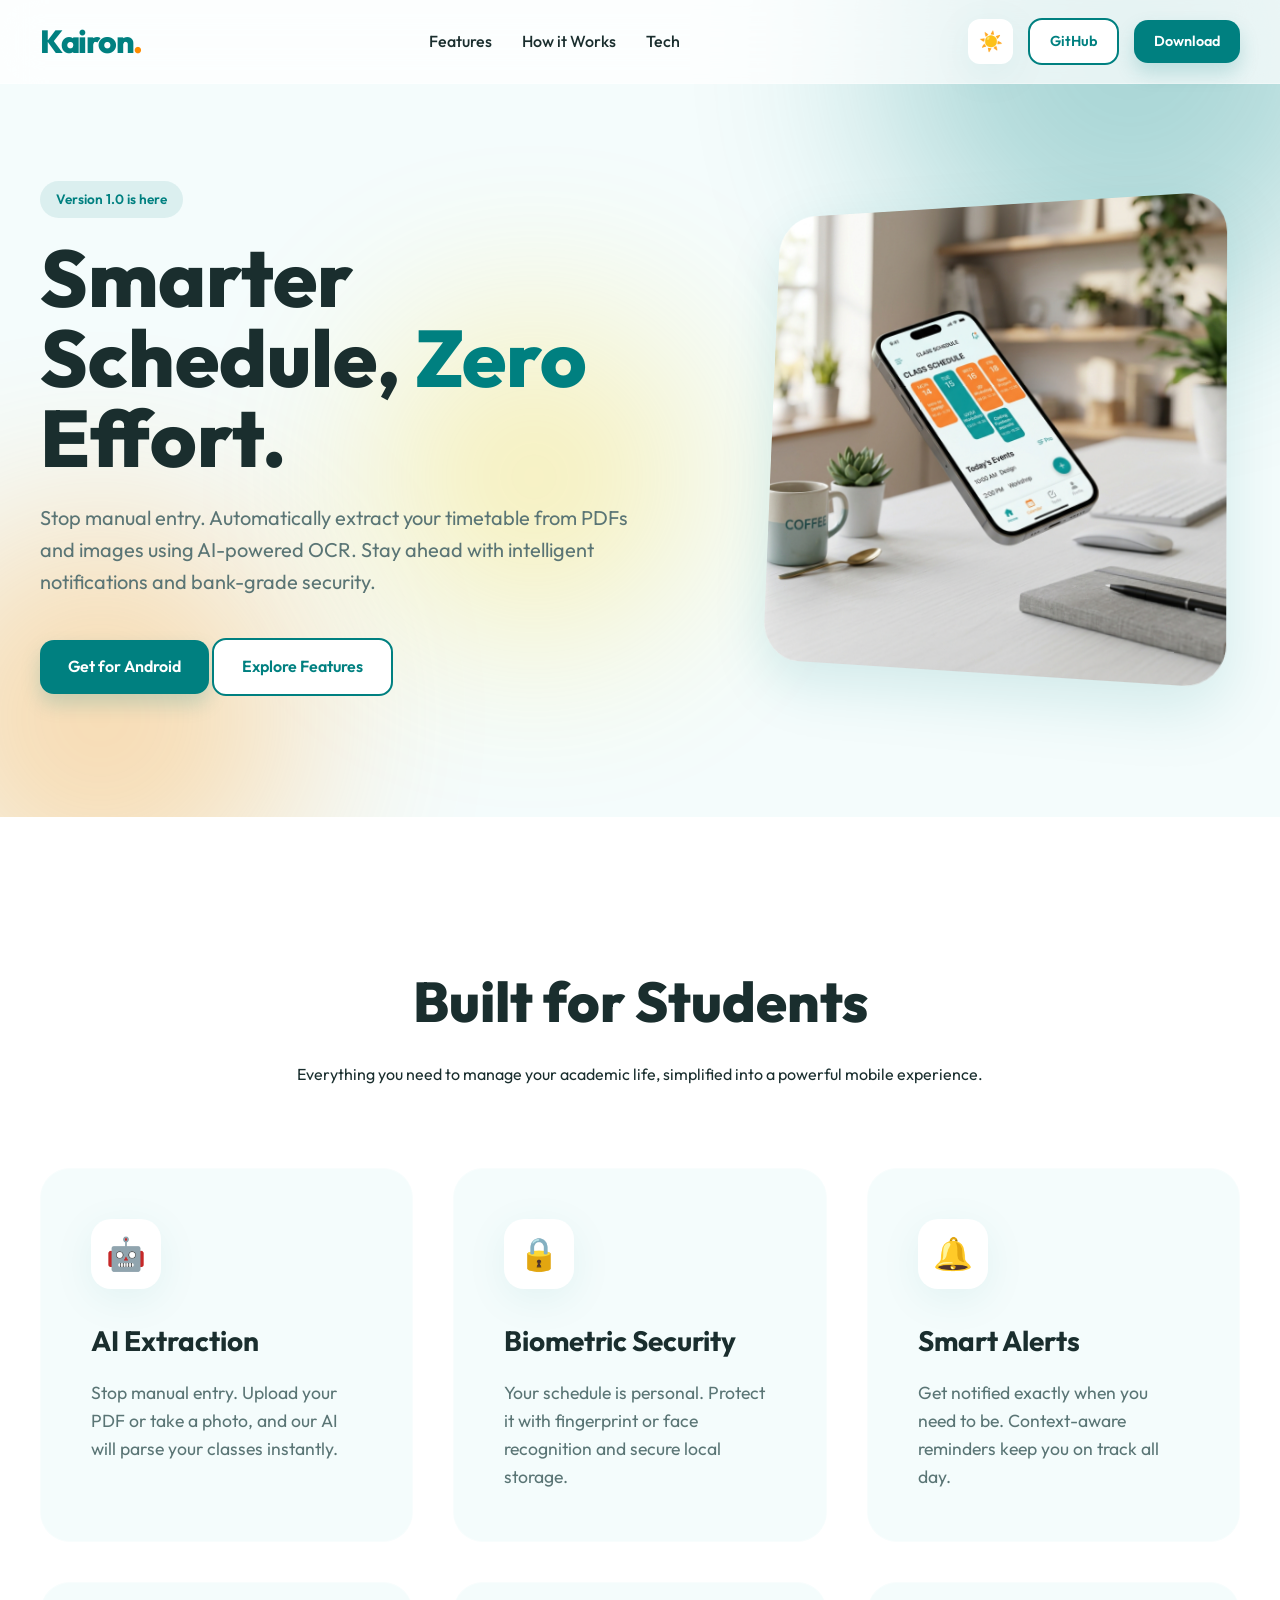
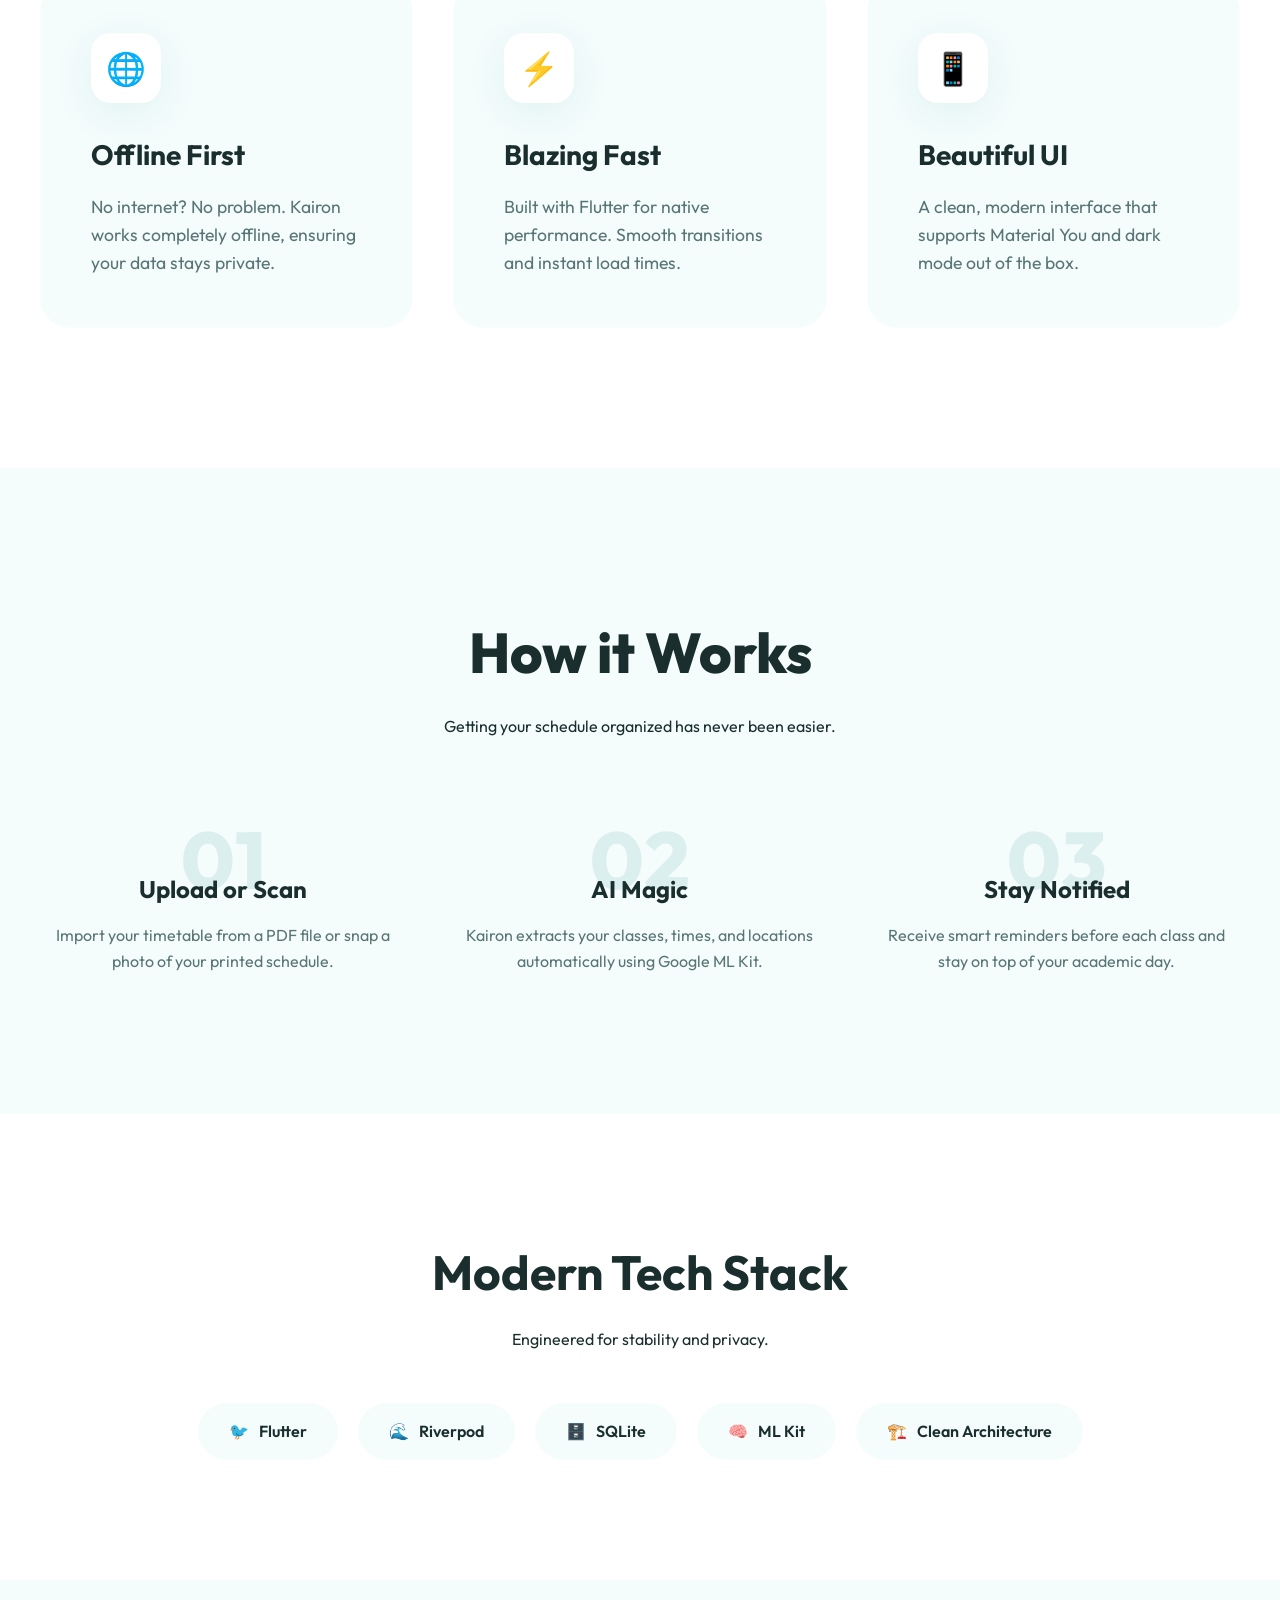
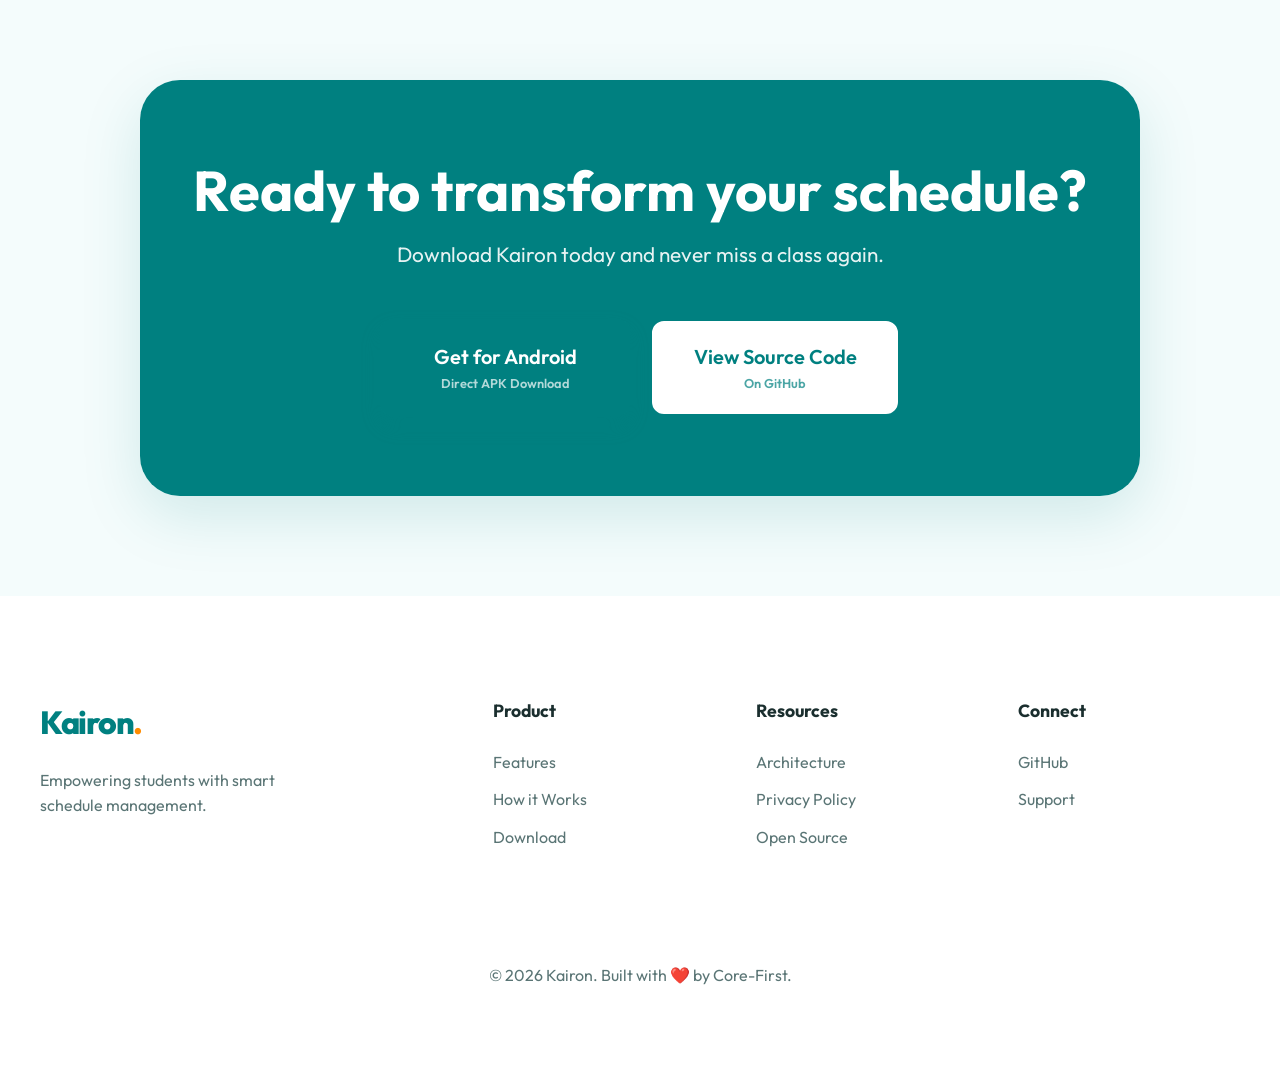
==== index.html @ 11fe1e9b "feat: refine landing page design, cleanup redundant files, and add GH Pages workflow" ====
<!DOCTYPE html>
<html lang="en">
<head>
    <meta charset="UTF-8">
    <meta name="viewport" content="width=device-width, initial-scale=1.0">
    <title>Kairon | Smart Timetable Management</title>
    <meta name="description" content="AI-powered timetable management for students. OCR extraction, smart notifications, and biometric security.">
    
    <!-- Open Graph / Facebook -->
    <meta property="og:type" content="website">
    <meta property="og:url" content="https://core-first.github.io/kairon/">
    <meta property="og:title" content="Kairon | Smart Timetable Management">
    <meta property="og:description" content="Stop manual entry. Automatically extract your timetable from PDFs and images using AI-powered OCR.">
    <meta property="og:image" content="images/hero.png">

    <!-- Twitter -->
    <meta property="twitter:card" content="summary_large_image">
    <meta property="twitter:url" content="https://core-first.github.io/kairon/">
    <meta property="twitter:title" content="Kairon | Smart Timetable Management">
    <meta property="twitter:description" content="Stop manual entry. Automatically extract your timetable from PDFs and images using AI-powered OCR.">
    <meta property="twitter:image" content="images/hero.png">

    <link rel="stylesheet" href="styles.css">
    <link rel="icon" href="images/kairon_icon_512.png">
</head>
<body class="light-theme">
    <nav>
        <div class="nav-container">
            <a href="#" class="logo">Kairon<span>.</span></a>
            <div class="nav-links">
                <a href="#features">Features</a>
                <a href="#how-it-works">How it Works</a>
                <a href="architecture.html">Tech</a>
            </div>
            <div class="nav-actions">
                <button id="theme-toggle" class="theme-btn" aria-label="Toggle dark mode">
                    <span class="sun">☀️</span>
                    <span class="moon">🌙</span>
                </button>
                <a href="https://github.com/Core-First/kairon" class="btn btn-secondary nav-btn">GitHub</a>
                <a href="#download" class="btn btn-primary nav-btn">Download</a>
            </div>
        </div>
    </nav>

    <main>
        <section class="hero">
            <div class="hero-bg-shapes">
                <div class="shape shape-1"></div>
                <div class="shape shape-2"></div>
                <div class="shape shape-3"></div>
            </div>
            <div class="hero-container">
                <div class="hero-content animate-in">
                    <span class="badge">Version 1.0 is here</span>
                    <h1>Smarter Schedule, <span>Zero</span> Effort.</h1>
                    <p>Stop manual entry. Automatically extract your timetable from PDFs and images using AI-powered OCR. Stay ahead with intelligent notifications and bank-grade security.</p>
                    <div class="cta-group">
                        <a href="#download" class="btn btn-primary">Get for Android</a>
                        <a href="#features" class="btn btn-secondary">Explore Features</a>
                    </div>
                </div>
                <div class="hero-image animate-in" style="animation-delay: 0.2s;">
                    <div class="image-wrapper">
                        <img src="images/hero.png" alt="Kairon App Preview">
                        <div class="image-overlay"></div>
                    </div>
                </div>
            </div>
        </section>

        <section class="features" id="features">
            <div class="section-title animate-in">
                <h2>Built for Students</h2>
                <p>Everything you need to manage your academic life, simplified into a powerful mobile experience.</p>
            </div>
            <div class="features-grid">
                <div class="feature-card animate-in">
                    <div class="feature-icon">🤖</div>
                    <h3>AI Extraction</h3>
                    <p>Stop manual entry. Upload your PDF or take a photo, and our AI will parse your classes instantly.</p>
                </div>
                <div class="feature-card animate-in" style="animation-delay: 0.1s;">
                    <div class="feature-icon">🔒</div>
                    <h3>Biometric Security</h3>
                    <p>Your schedule is personal. Protect it with fingerprint or face recognition and secure local storage.</p>
                </div>
                <div class="feature-card animate-in" style="animation-delay: 0.2s;">
                    <div class="feature-icon">🔔</div>
                    <h3>Smart Alerts</h3>
                    <p>Get notified exactly when you need to be. Context-aware reminders keep you on track all day.</p>
                </div>
                <div class="feature-card animate-in" style="animation-delay: 0.3s;">
                    <div class="feature-icon">🌐</div>
                    <h3>Offline First</h3>
                    <p>No internet? No problem. Kairon works completely offline, ensuring your data stays private.</p>
                </div>
                <div class="feature-card animate-in" style="animation-delay: 0.4s;">
                    <div class="feature-icon">⚡</div>
                    <h3>Blazing Fast</h3>
                    <p>Built with Flutter for native performance. Smooth transitions and instant load times.</p>
                </div>
                <div class="feature-card animate-in" style="animation-delay: 0.5s;">
                    <div class="feature-icon">📱</div>
                    <h3>Beautiful UI</h3>
                    <p>A clean, modern interface that supports Material You and dark mode out of the box.</p>
                </div>
            </div>
        </section>

        <section class="how-it-works" id="how-it-works">
            <div class="container">
                <div class="section-title animate-in">
                    <h2>How it Works</h2>
                    <p>Getting your schedule organized has never been easier.</p>
                </div>
                <div class="steps-grid">
                    <div class="step animate-in">
                        <div class="step-number">01</div>
                        <h3>Upload or Scan</h3>
                        <p>Import your timetable from a PDF file or snap a photo of your printed schedule.</p>
                    </div>
                    <div class="step animate-in" style="animation-delay: 0.1s;">
                        <div class="step-number">02</div>
                        <h3>AI Magic</h3>
                        <p>Kairon extracts your classes, times, and locations automatically using Google ML Kit.</p>
                    </div>
                    <div class="step animate-in" style="animation-delay: 0.2s;">
                        <div class="step-number">03</div>
                        <h3>Stay Notified</h3>
                        <p>Receive smart reminders before each class and stay on top of your academic day.</p>
                    </div>
                </div>
            </div>
        </section>

        <section class="tech-section">
            <div class="tech-container">
                <div class="tech-content animate-in">
                    <h2>Modern Tech Stack</h2>
                    <p>Engineered for stability and privacy.</p>
                    <div class="tech-grid">
                        <div class="tech-pill"><span>🐦</span> Flutter</div>
                        <div class="tech-pill"><span>🌊</span> Riverpod</div>
                        <div class="tech-pill"><span>🗄️</span> SQLite</div>
                        <div class="tech-pill"><span>🧠</span> ML Kit</div>
                        <div class="tech-pill"><span>🏗️</span> Clean Architecture</div>
                    </div>
                </div>
            </div>
        </section>

        <section class="download-section" id="download">
            <div class="download-container animate-in">
                <h2>Ready to transform your schedule?</h2>
                <p>Download Kairon today and never miss a class again.</p>
                <div class="download-buttons">
                    <a href="https://github.com/Core-First/kairon/releases" class="btn btn-primary btn-large">
                        <span>Get for Android</span>
                        <small>Direct APK Download</small>
                    </a>
                    <a href="https://github.com/Core-First/kairon" class="btn btn-secondary btn-large">
                        <span>View Source Code</span>
                        <small>On GitHub</small>
                    </a>
                </div>
            </div>
        </section>
    </main>

    <footer>
        <div class="footer-content">
            <div class="footer-brand">
                <a href="#" class="logo">Kairon<span>.</span></a>
                <p>Empowering students with smart schedule management.</p>
            </div>
            <div class="footer-nav">
                <div class="footer-col">
                    <h4>Product</h4>
                    <a href="#features">Features</a>
                    <a href="#how-it-works">How it Works</a>
                    <a href="#download">Download</a>
                </div>
                <div class="footer-col">
                    <h4>Resources</h4>
                    <a href="architecture.html">Architecture</a>
                    <a href="privacy_policy.html">Privacy Policy</a>
                    <a href="https://github.com/Core-First/kairon">Open Source</a>
                </div>
                <div class="footer-col">
                    <h4>Connect</h4>
                    <a href="https://github.com/Core-First">GitHub</a>
                    <a href="mailto:support@corefist.com">Support</a>
                </div>
            </div>
        </div>
        <div class="footer-bottom">
            <p>&copy; 2026 Kairon. Built with ❤️ by Core-First.</p>
        </div>
    </footer>

    <script src="script.js"></script>
</body>
</html>
---- styles.css ----
@import url('https://fonts.googleapis.com/css2?family=Outfit:wght@300;400;600;800&display=swap');

:root {
    --primary: #008080;
    --primary-light: #00b3b3;
    --primary-dark: #004d4d;
    --secondary: #ff8c00;
    --accent: #ffcc00;
    --bg-light: #f4fcfc;
    --bg-white: #ffffff;
    --text-main: #1a2e2e;
    --text-muted: #5a7575;
    --glass: rgba(255, 255, 255, 0.7);
    --glass-border: rgba(255, 255, 255, 0.3);
    --shadow: 0 10px 40px rgba(0, 128, 128, 0.08);
    --shadow-large: 0 20px 60px rgba(0, 128, 128, 0.15);
    --radius: 18px;
    --transition: all 0.3s cubic-bezier(0.4, 0, 0.2, 1);
}

body.dark-theme {
    --bg-light: #0a1919;
    --bg-white: #0f2424;
    --text-main: #e0f2f2;
    --text-muted: #a0bdbd;
    --glass: rgba(15, 36, 36, 0.8);
    --glass-border: rgba(255, 255, 255, 0.05);
    --shadow: 0 10px 40px rgba(0, 0, 0, 0.3);
    --shadow-large: 0 20px 60px rgba(0, 0, 0, 0.5);
}

* {
    margin: 0;
    padding: 0;
    box-sizing: border-box;
}

html {
    scroll-behavior: smooth;
}

body {
    font-family: 'Outfit', sans-serif;
    background-color: var(--bg-light);
    color: var(--text-main);
    line-height: 1.6;
    overflow-x: hidden;
    transition: background-color 0.5s ease, color 0.5s ease;
}

/* Custom Scrollbar */
::-webkit-scrollbar {
    width: 10px;
}

::-webkit-scrollbar-track {
    background: var(--bg-light);
}

::-webkit-scrollbar-thumb {
    background: var(--primary);
    border-radius: 10px;
}

::-webkit-scrollbar-thumb:hover {
    background: var(--primary-light);
}

/* Glassmorphism Navigation */
nav {
    position: fixed;
    top: 0;
    width: 100%;
    z-index: 1000;
    background: var(--glass);
    backdrop-filter: blur(20px);
    -webkit-backdrop-filter: blur(20px);
    border-bottom: 1px solid var(--glass-border);
    padding: 1rem 0;
    transition: var(--transition);
}

.nav-container {
    max-width: 1300px;
    margin: 0 auto;
    padding: 0 40px;
    display: flex;
    justify-content: space-between;
    align-items: center;
}

.logo {
    font-size: 2rem;
    font-weight: 800;
    color: var(--primary);
    text-decoration: none;
    letter-spacing: -1.5px;
}

.logo span {
    color: var(--secondary);
}

.nav-links {
    display: flex;
    gap: 30px;
}

.nav-links a {
    text-decoration: none;
    color: var(--text-main);
    font-weight: 500;
    transition: var(--transition);
}

.nav-links a:hover {
    color: var(--primary);
}

.nav-actions {
    display: flex;
    align-items: center;
    gap: 15px;
}

/* Theme Toggle */
.theme-btn {
    background: var(--bg-white);
    border: 1px solid var(--glass-border);
    width: 45px;
    height: 45px;
    border-radius: 12px;
    cursor: pointer;
    display: flex;
    align-items: center;
    justify-content: center;
    font-size: 1.2rem;
    box-shadow: var(--shadow);
    transition: var(--transition);
}

.theme-btn:hover {
    transform: translateY(-2px);
}

body.light-theme .moon, body.dark-theme .sun {
    display: none;
}

/* Buttons */
.btn {
    padding: 14px 28px;
    border-radius: 14px;
    font-weight: 600;
    text-decoration: none;
    font-size: 1rem;
    transition: var(--transition);
    display: inline-flex;
    align-items: center;
    justify-content: center;
    cursor: pointer;
    border: none;
}

.btn-primary {
    background: var(--primary);
    color: white;
    box-shadow: 0 10px 20px rgba(0, 128, 128, 0.2);
}

.btn-primary:hover {
    transform: translateY(-3px);
    background: var(--primary-light);
    box-shadow: 0 15px 30px rgba(0, 128, 128, 0.3);
}

.btn-secondary {
    background: var(--bg-white);
    color: var(--primary);
    border: 2px solid var(--primary);
}

.btn-secondary:hover {
    background: var(--primary);
    color: white;
    transform: translateY(-3px);
}

.nav-btn {
    padding: 10px 20px;
    font-size: 0.9rem;
}

/* Hero Section */
.hero {
    padding: 180px 0 120px;
    position: relative;
    overflow: hidden;
}

.hero-bg-shapes {
    position: absolute;
    top: 0;
    left: 0;
    width: 100%;
    height: 100%;
    z-index: -1;
}

.shape {
    position: absolute;
    border-radius: 50%;
    filter: blur(100px);
    opacity: 0.3;
}

.shape-1 {
    width: 500px;
    height: 500px;
    background: var(--primary);
    top: -200px;
    right: -100px;
}

.shape-2 {
    width: 400px;
    height: 400px;
    background: var(--secondary);
    bottom: -100px;
    left: -100px;
}

.shape-3 {
    width: 300px;
    height: 300px;
    background: var(--accent);
    top: 40%;
    left: 30%;
}

.hero-container {
    max-width: 1300px;
    margin: 0 auto;
    padding: 0 40px;
    display: grid;
    grid-template-columns: 1.2fr 1fr;
    align-items: center;
    gap: 80px;
}

.badge {
    background: rgba(0, 128, 128, 0.1);
    color: var(--primary);
    padding: 8px 16px;
    border-radius: 50px;
    font-weight: 600;
    font-size: 0.85rem;
    margin-bottom: 20px;
    display: inline-block;
}

.hero-content h1 {
    font-size: 5rem;
    font-weight: 800;
    line-height: 1;
    margin-bottom: 1.5rem;
    color: var(--text-main);
}

.hero-content h1 span {
    color: var(--primary);
}

.hero-content p {
    font-size: 1.25rem;
    color: var(--text-muted);
    margin-bottom: 2.5rem;
    max-width: 600px;
}

.hero-image {
    position: relative;
}

.image-wrapper {
    position: relative;
    padding: 20px;
}

.hero-image img {
    width: 100%;
    max-width: 550px;
    border-radius: 40px;
    box-shadow: var(--shadow-large);
    transform: perspective(1000px) rotateY(-15deg) rotateX(5deg);
    transition: var(--transition);
}

.hero-image:hover img {
    transform: perspective(1000px) rotateY(0deg) rotateX(0deg) scale(1.05);
}

/* Features */
.features {
    padding: 140px 0;
    background: var(--bg-white);
}

.section-title {
    text-align: center;
    max-width: 800px;
    margin: 0 auto 80px;
}

.section-title h2 {
    font-size: 3.5rem;
    font-weight: 800;
    margin-bottom: 1rem;
    color: var(--text-main);
}

.features-grid {
    max-width: 1300px;
    margin: 0 auto;
    padding: 0 40px;
    display: grid;
    grid-template-columns: repeat(auto-fit, minmax(350px, 1fr));
    gap: 40px;
}

.feature-card {
    padding: 50px;
    background: var(--bg-light);
    border-radius: 30px;
    transition: var(--transition);
    border: 1px solid var(--glass-border);
}

.feature-card:hover {
    background: var(--bg-white);
    border-color: var(--primary);
    transform: translateY(-12px);
    box-shadow: var(--shadow-large);
}

.feature-icon {
    width: 70px;
    height: 70px;
    background: var(--bg-white);
    border-radius: 20px;
    display: flex;
    align-items: center;
    justify-content: center;
    font-size: 2rem;
    margin-bottom: 30px;
    box-shadow: var(--shadow);
}

.feature-card h3 {
    font-size: 1.75rem;
    font-weight: 700;
    margin-bottom: 15px;
    color: var(--text-main);
}

.feature-card p {
    color: var(--text-muted);
    font-size: 1.1rem;
}

/* How It Works */
.how-it-works {
    padding: 140px 0;
    background: var(--bg-light);
}

.steps-grid {
    max-width: 1300px;
    margin: 0 auto;
    padding: 0 40px;
    display: grid;
    grid-template-columns: repeat(auto-fit, minmax(300px, 1fr));
    gap: 50px;
}

.step {
    text-align: center;
    position: relative;
}

.step-number {
    font-size: 5rem;
    font-weight: 800;
    color: var(--primary);
    opacity: 0.1;
    line-height: 1;
    margin-bottom: -30px;
}

.step h3 {
    font-size: 1.5rem;
    font-weight: 700;
    margin-bottom: 15px;
    position: relative;
}

.step p {
    color: var(--text-muted);
}

/* Tech Stack */
.tech-section {
    padding: 120px 0;
    background: var(--bg-white);
}

.tech-container {
    max-width: 1000px;
    margin: 0 auto;
    padding: 0 40px;
    text-align: center;
}

.tech-content h2 {
    font-size: 3rem;
    margin-bottom: 1rem;
}

.tech-grid {
    display: flex;
    flex-wrap: wrap;
    justify-content: center;
    gap: 20px;
    margin-top: 50px;
}

.tech-pill {
    padding: 15px 30px;
    background: var(--bg-light);
    border-radius: 50px;
    border: 1px solid var(--glass-border);
    font-weight: 600;
    display: flex;
    align-items: center;
    gap: 10px;
    transition: var(--transition);
}

.tech-pill:hover {
    background: var(--primary);
    color: white;
    transform: scale(1.05);
}

/* Download Section */
.download-section {
    padding: 100px 0;
}

.download-container {
    max-width: 1000px;
    margin: 0 auto;
    padding: 80px 40px;
    background: var(--primary);
    border-radius: 40px;
    text-align: center;
    color: white;
    box-shadow: var(--shadow-large);
}

.download-container h2 {
    font-size: 3.5rem;
    margin-bottom: 1rem;
    line-height: 1.1;
}

.download-container p {
    font-size: 1.3rem;
    margin-bottom: 3rem;
    opacity: 0.9;
}

.download-buttons {
    display: flex;
    justify-content: center;
    gap: 20px;
}

.btn-large {
    padding: 20px 40px;
    flex-direction: column;
    min-width: 250px;
}

.btn-large span {
    font-size: 1.25rem;
    display: block;
}

.btn-large small {
    font-size: 0.8rem;
    opacity: 0.7;
}

/* Footer */
footer {
    padding: 100px 0 40px;
    background: var(--bg-white);
    border-top: 1px solid var(--glass-border);
}

.footer-content {
    max-width: 1300px;
    margin: 0 auto;
    padding: 0 40px;
    display: grid;
    grid-template-columns: 1.5fr 3fr;
    gap: 80px;
}

.footer-brand p {
    margin-top: 20px;
    color: var(--text-muted);
    max-width: 300px;
}

.footer-nav {
    display: grid;
    grid-template-columns: repeat(3, 1fr);
    gap: 40px;
}

.footer-col h4 {
    margin-bottom: 25px;
    font-size: 1.1rem;
    font-weight: 700;
}

.footer-col a {
    display: block;
    text-decoration: none;
    color: var(--text-muted);
    margin-bottom: 12px;
    transition: var(--transition);
}

.footer-col a:hover {
    color: var(--primary);
    transform: translateX(5px);
}

.footer-bottom {
    max-width: 1300px;
    margin: 60px auto 0;
    padding: 40px;
    text-align: center;
    border-top: 1px solid var(--glass-border);
    color: var(--text-muted);
}

/* Responsive */
@media (max-width: 1200px) {
    .hero-content h1 {
        font-size: 4rem;
    }
}

@media (max-width: 992px) {
    .nav-links {
        display: none;
    }
    
    .hero-container {
        grid-template-columns: 1fr;
        text-align: center;
    }
    
    .hero-content p {
        margin: 0 auto 2.5rem;
    }
    
    .cta-group {
        justify-content: center;
    }
    
    .hero-image img {
        transform: none;
    }
    
    .footer-content {
        grid-template-columns: 1fr;
        gap: 60px;
    }
}

@media (max-width: 768px) {
    .hero-content h1 {
        font-size: 3.5rem;
    }
    
    .download-buttons {
        flex-direction: column;
    }
    
    .footer-nav {
        grid-template-columns: 1fr 1fr;
    }
}

@media (max-width: 480px) {
    .hero-content h1 {
        font-size: 2.8rem;
    }
    
    .nav-btn {
        display: none;
    }
}

/* Animations */
@keyframes fadeInUp {
    from {
        opacity: 0;
        transform: translateY(40px);
    }
    to {
        opacity: 1;
        transform: translateY(0);
    }
}

.animate-in {
    opacity: 0;
    animation: fadeInUp 1s cubic-bezier(0.2, 0.8, 0.2, 1) forwards;
}
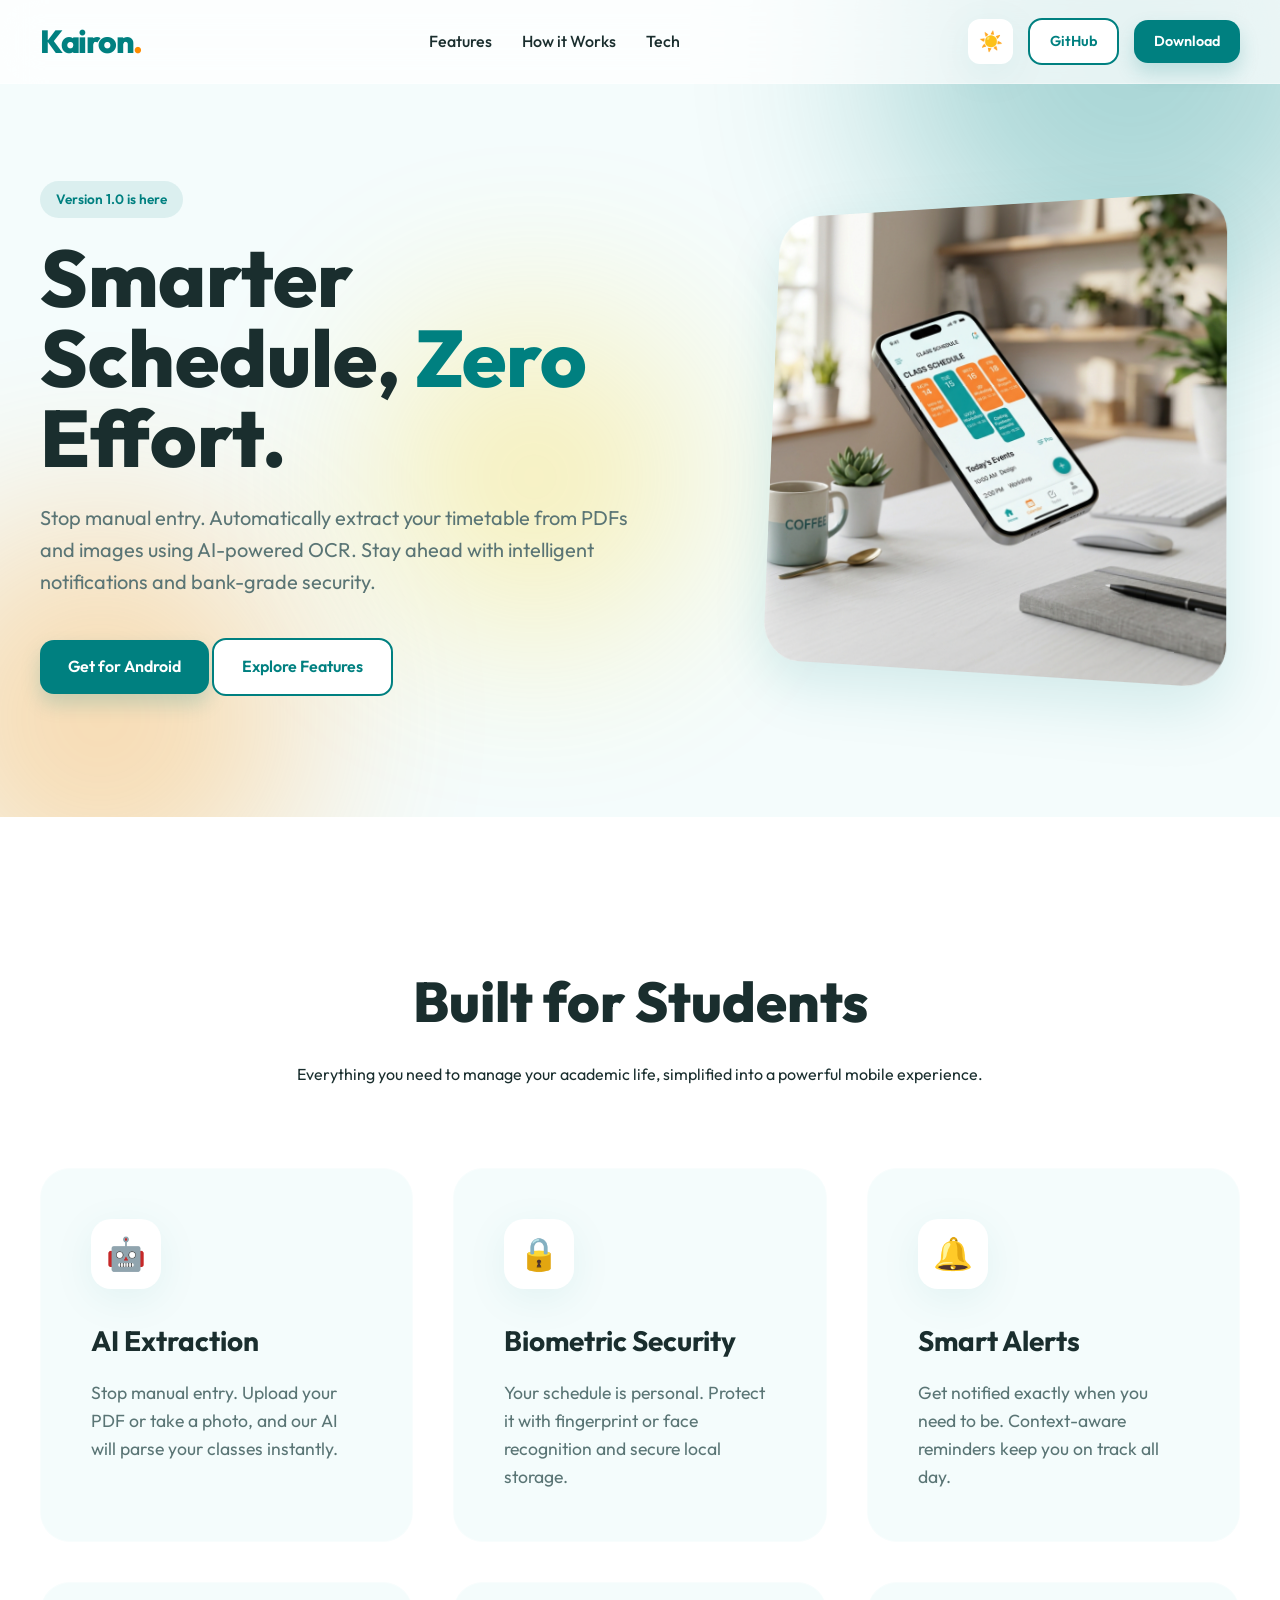
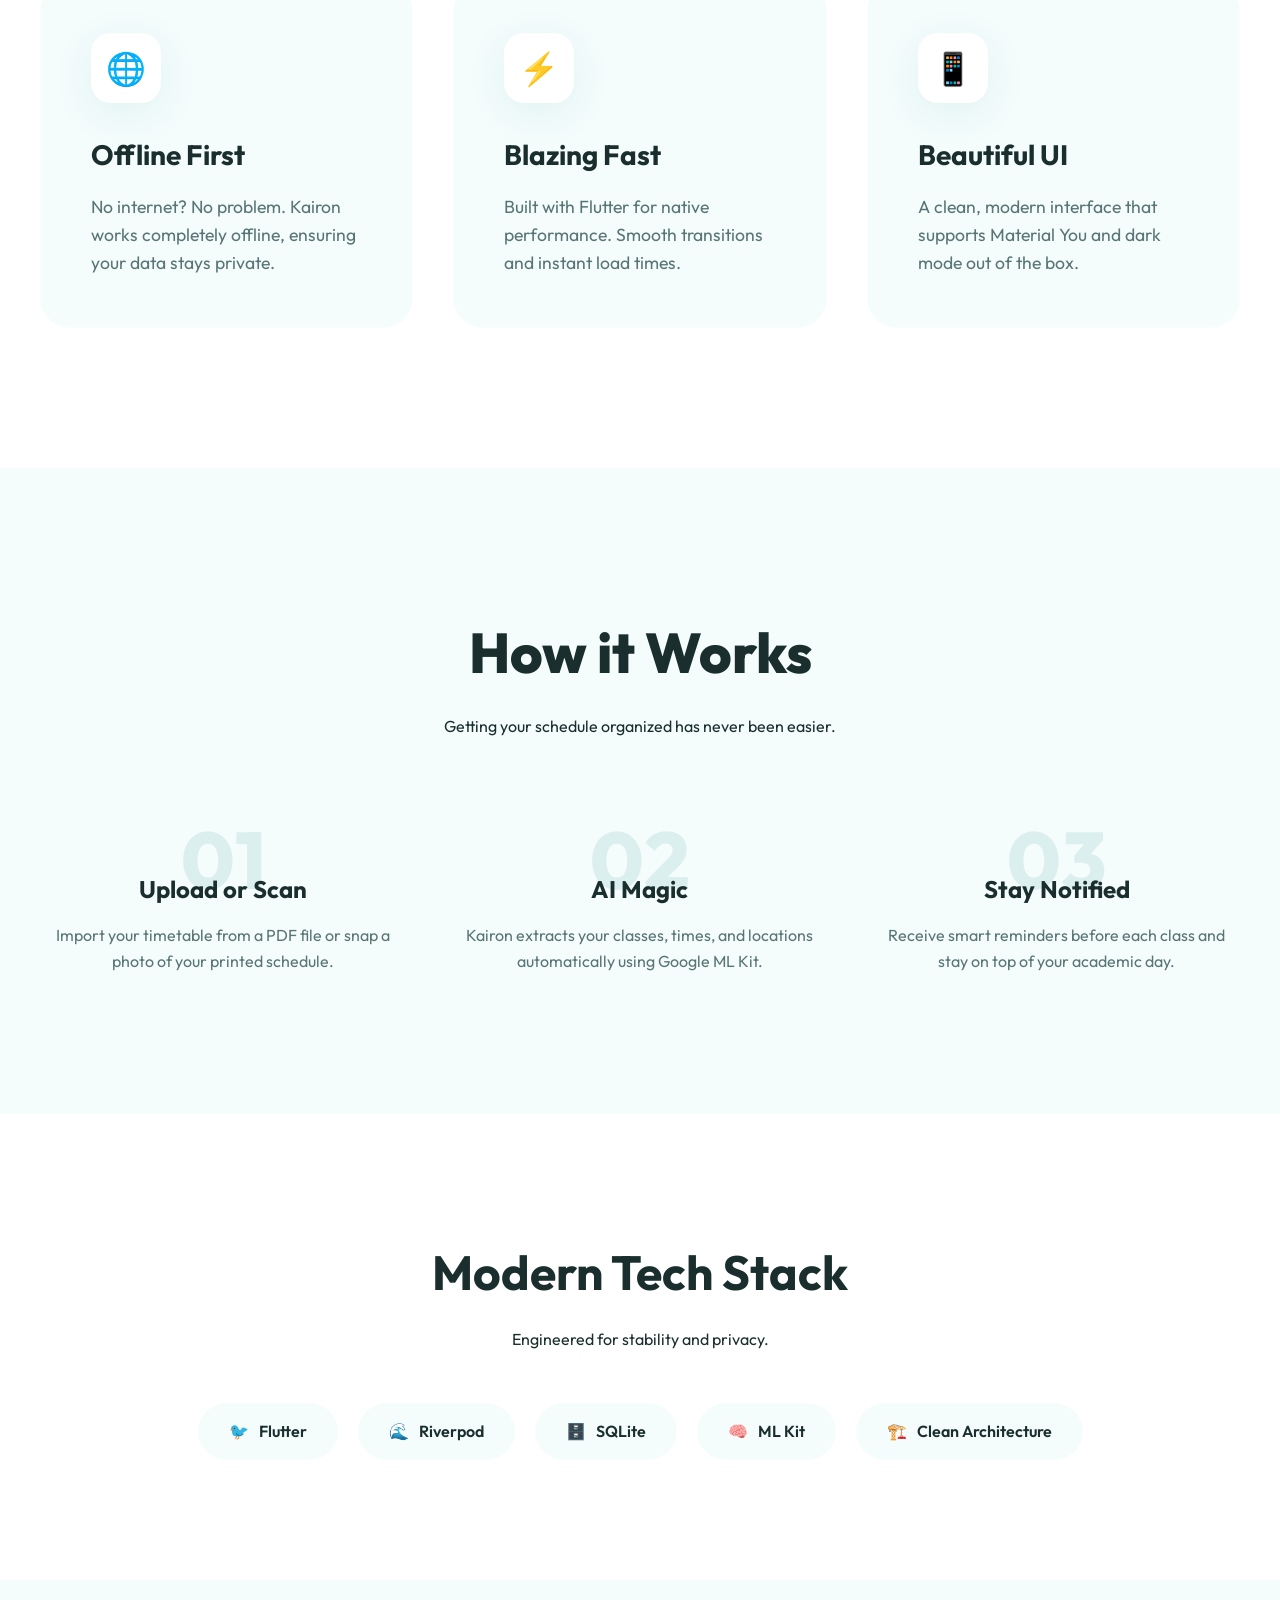
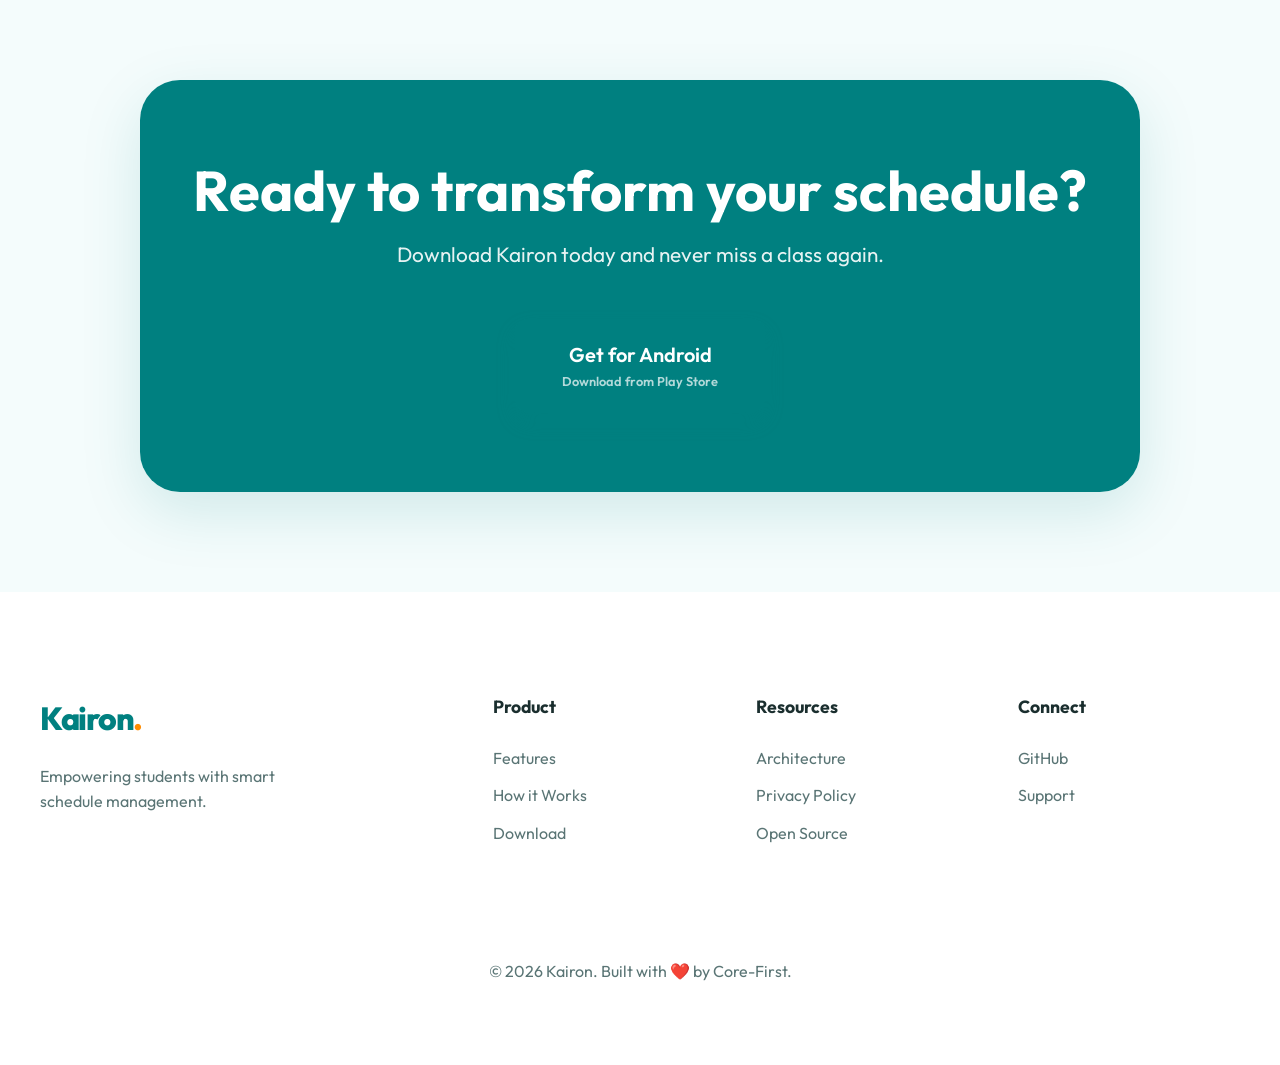
==== commit e49b4378: "feat: update Android download link to Play Store and change support email address" ====
--- a/index.html
+++ b/index.html
@@ -155,14 +155,14 @@
                 <h2>Ready to transform your schedule?</h2>
                 <p>Download Kairon today and never miss a class again.</p>
                 <div class="download-buttons">
-                    <a href="https://github.com/Core-First/kairon/releases" class="btn btn-primary btn-large">
+                    <a href="https://play.google.com/store/apps/details?id=com.corefist.kairon" class="btn btn-primary btn-large">
                         <span>Get for Android</span>
-                        <small>Direct APK Download</small>
+                        <small>Download from Play Store</small>
                     </a>
-                    <a href="https://github.com/Core-First/kairon" class="btn btn-secondary btn-large">
+                    <!-- <a href="https://github.com/Core-First/kairon" class="btn btn-secondary btn-large">
                         <span>View Source Code</span>
                         <small>On GitHub</small>
-                    </a>
+                    </a> -->
                 </div>
             </div>
         </section>
@@ -190,7 +190,7 @@
                 <div class="footer-col">
                     <h4>Connect</h4>
                     <a href="https://github.com/Core-First">GitHub</a>
-                    <a href="mailto:support@corefist.com">Support</a>
+                    <a href="mailto:ronaldgosso@gmail.com">Support</a>
                 </div>
             </div>
         </div>
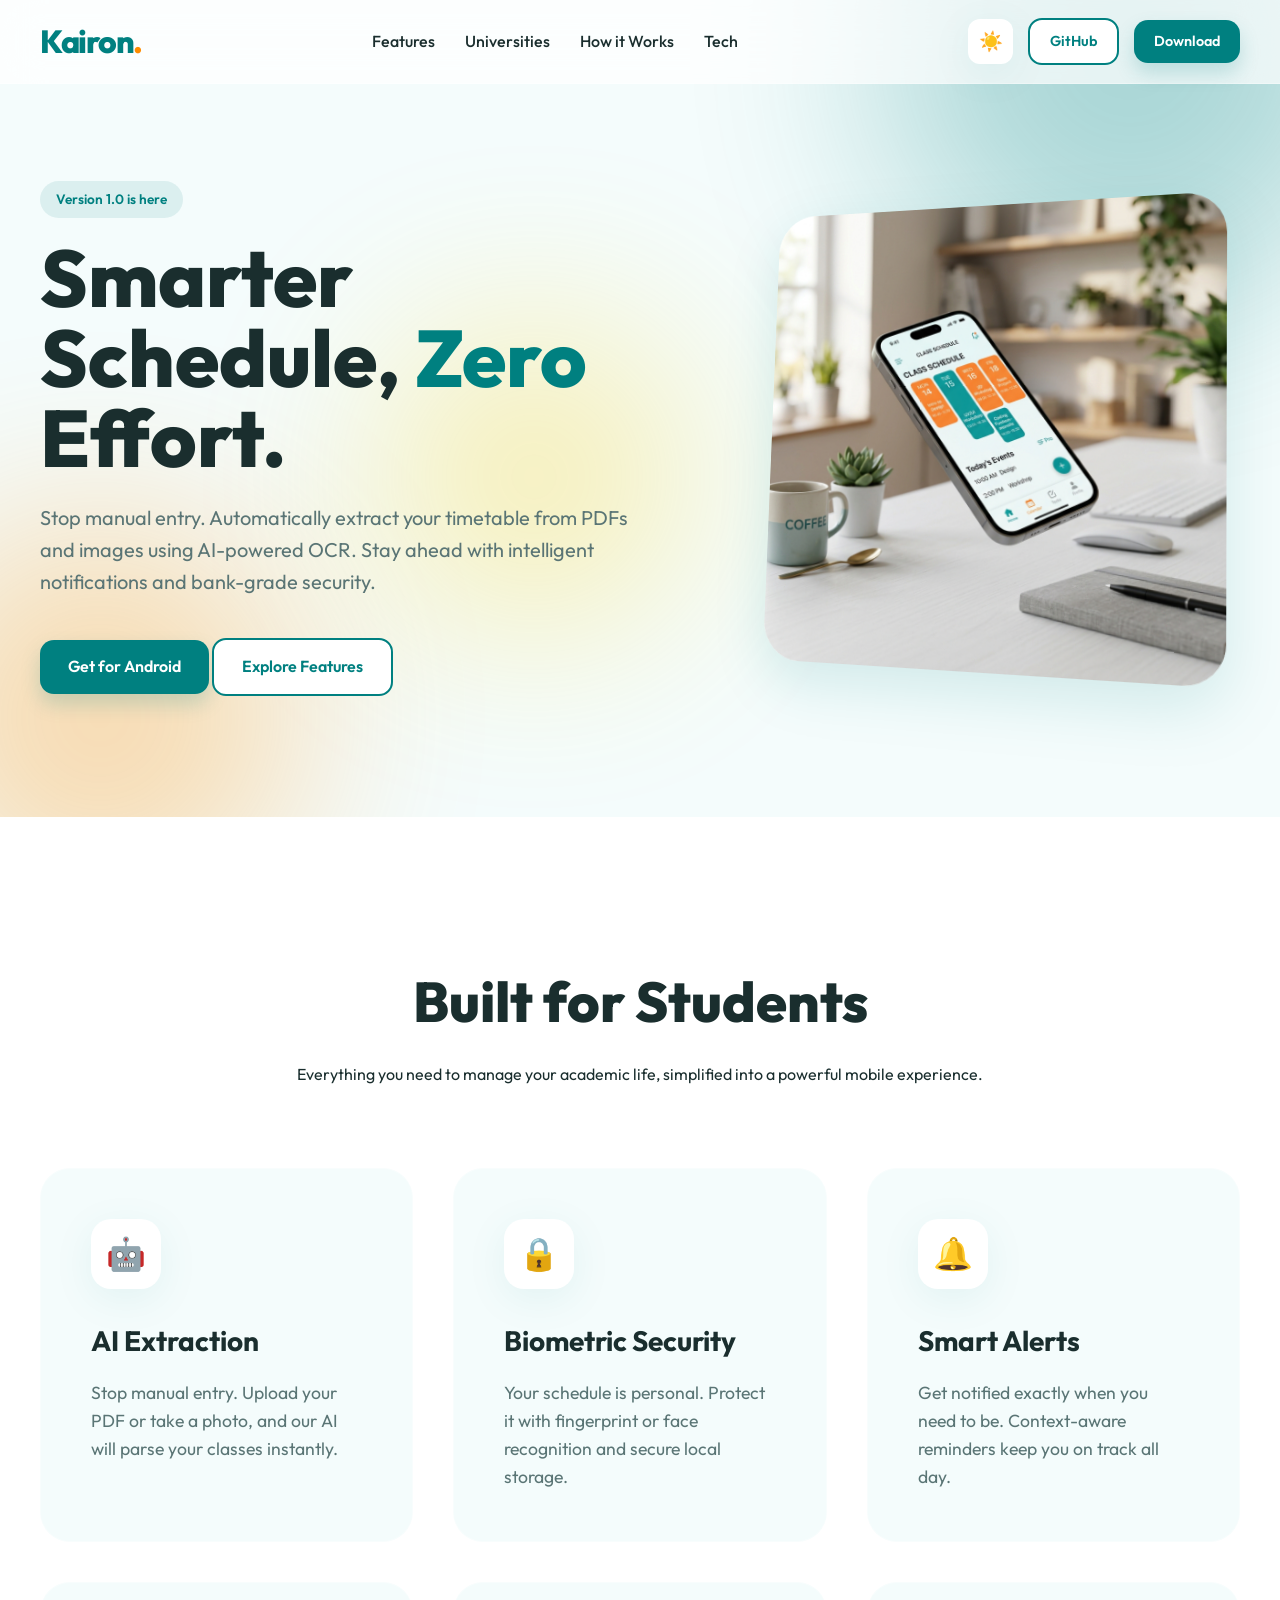
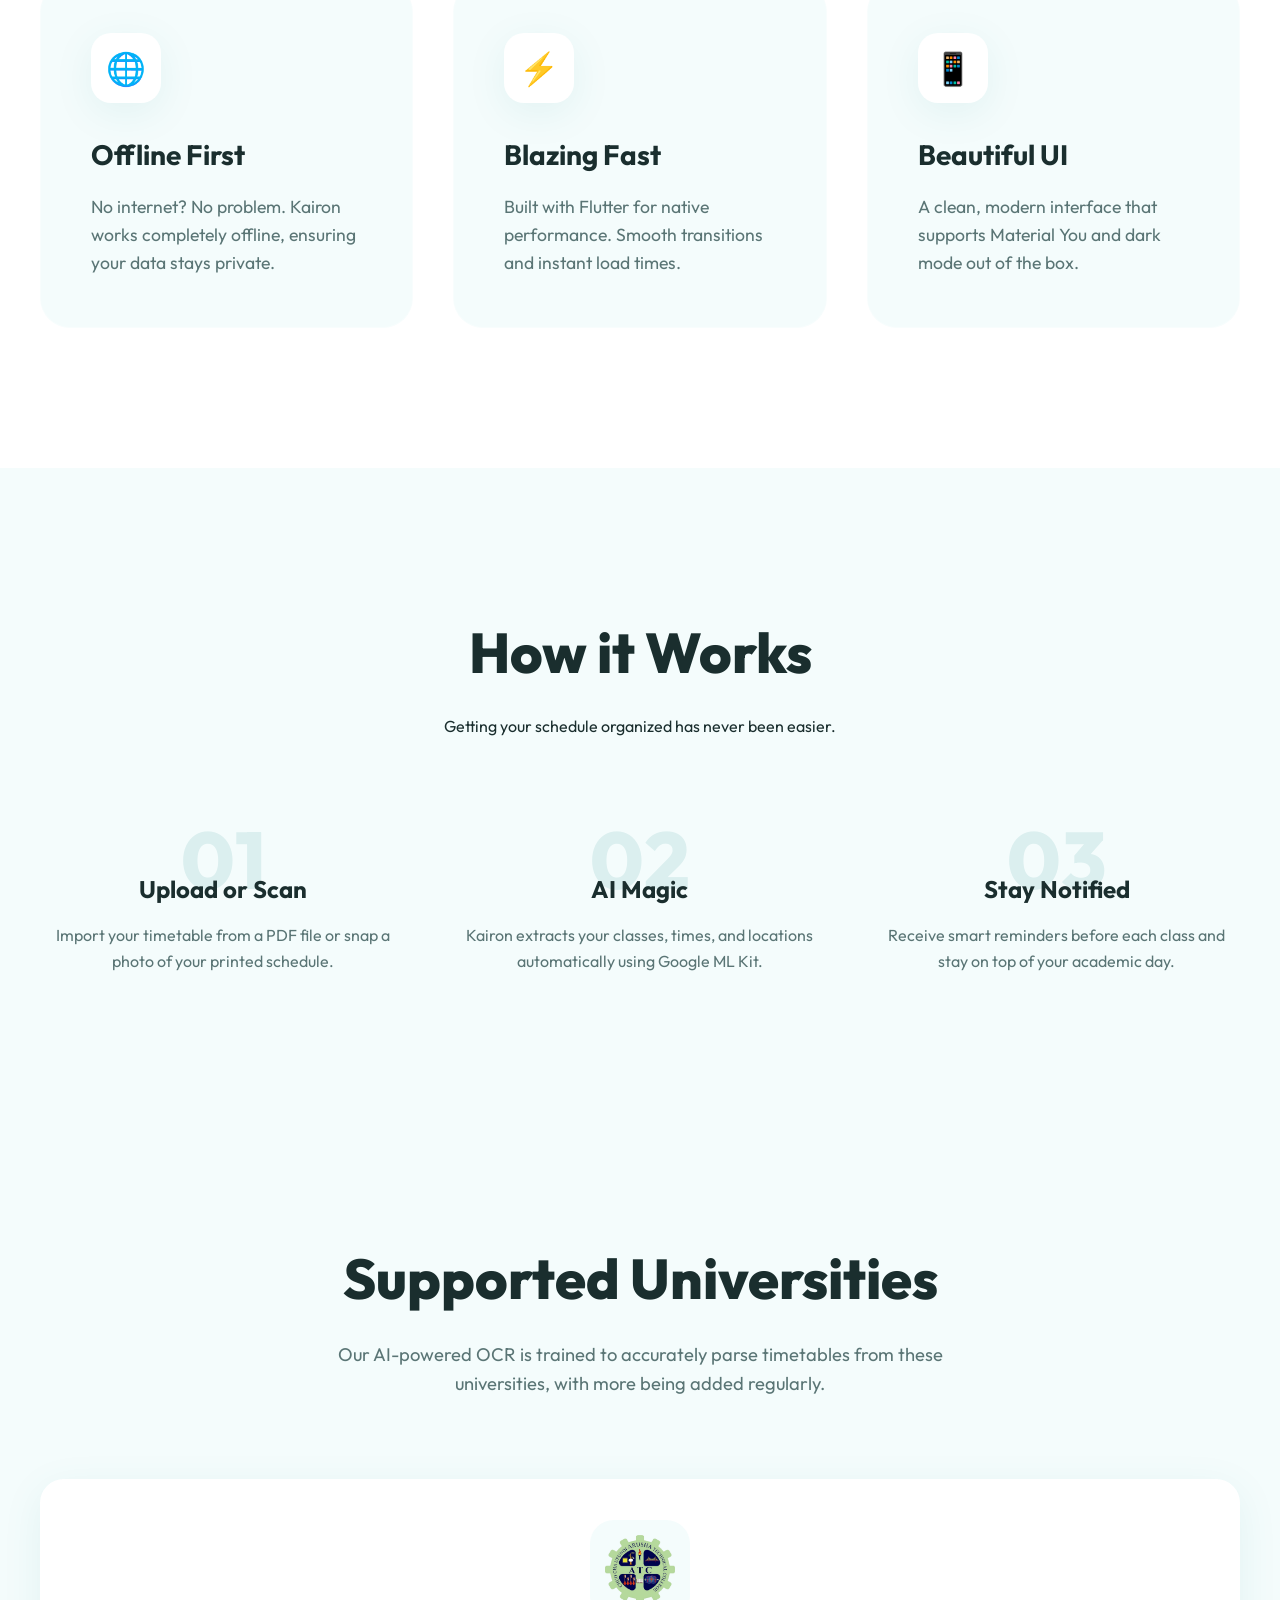
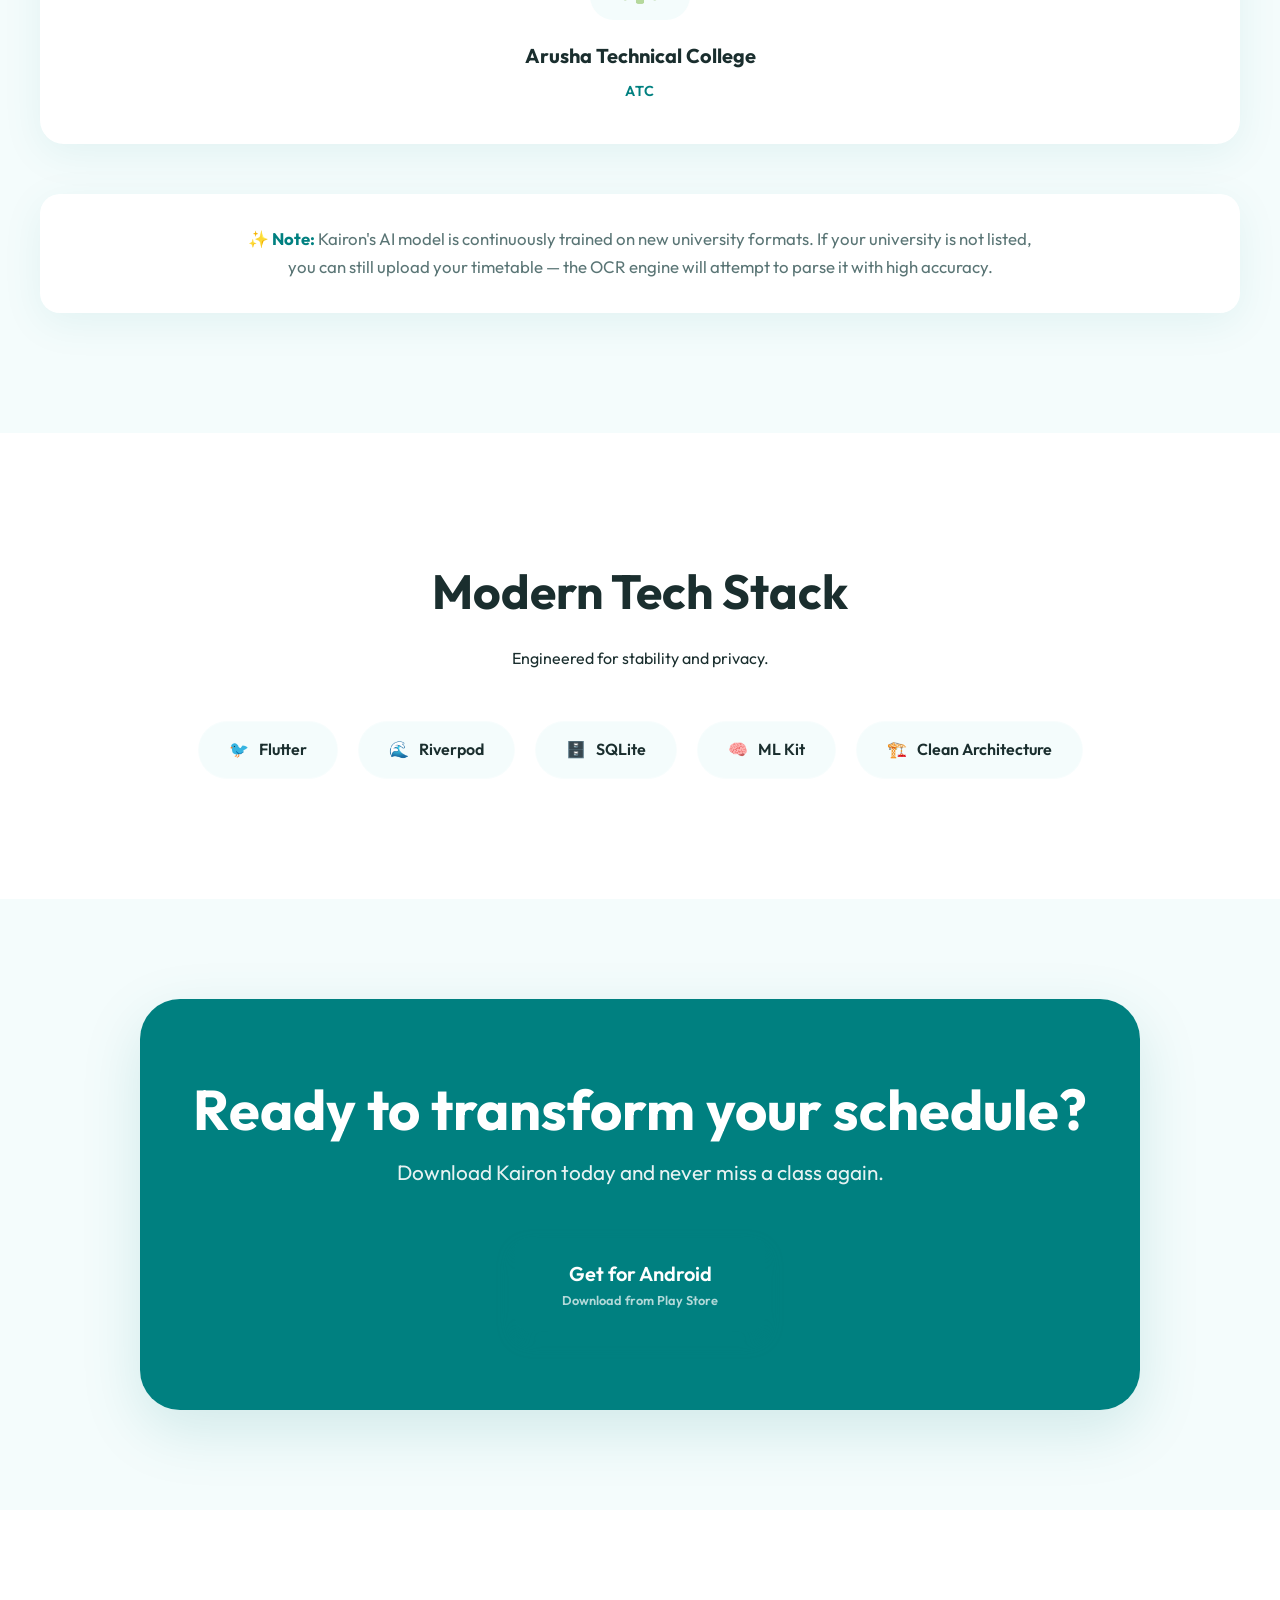
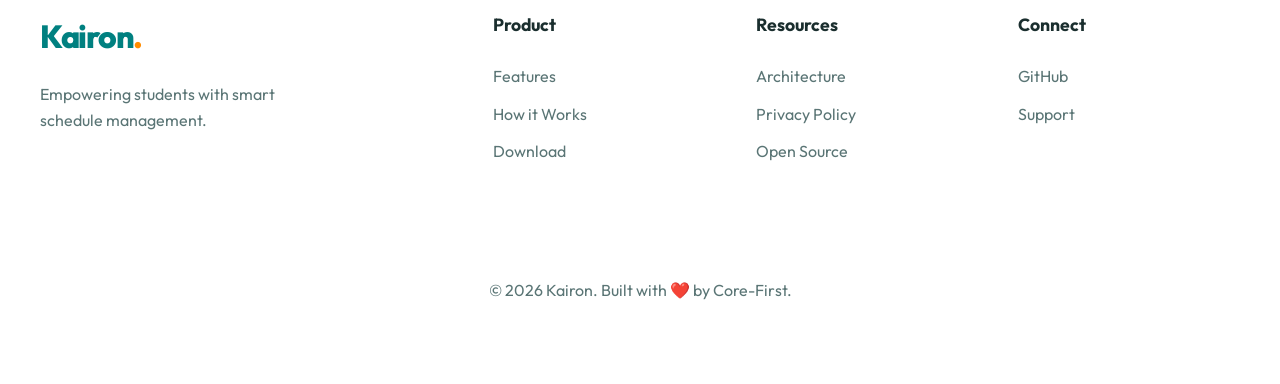
==== commit cac280ac: "feat: add universities section and update navbar navigation links" ====
--- a/index.html
+++ b/index.html
@@ -1,204 +1,321 @@
-<!DOCTYPE html>
+<!doctype html>
 <html lang="en">
-<head>
-    <meta charset="UTF-8">
-    <meta name="viewport" content="width=device-width, initial-scale=1.0">
+  <head>
+    <meta charset="UTF-8" />
+    <meta name="viewport" content="width=device-width, initial-scale=1.0" />
     <title>Kairon | Smart Timetable Management</title>
-    <meta name="description" content="AI-powered timetable management for students. OCR extraction, smart notifications, and biometric security.">
-    
+    <meta
+      name="description"
+      content="AI-powered timetable management for students. OCR extraction, smart notifications, and biometric security."
+    />
+
     <!-- Open Graph / Facebook -->
-    <meta property="og:type" content="website">
-    <meta property="og:url" content="https://core-first.github.io/kairon/">
-    <meta property="og:title" content="Kairon | Smart Timetable Management">
-    <meta property="og:description" content="Stop manual entry. Automatically extract your timetable from PDFs and images using AI-powered OCR.">
-    <meta property="og:image" content="images/hero.png">
+    <meta property="og:type" content="website" />
+    <meta property="og:url" content="https://core-first.github.io/kairon/" />
+    <meta property="og:title" content="Kairon | Smart Timetable Management" />
+    <meta
+      property="og:description"
+      content="Stop manual entry. Automatically extract your timetable from PDFs and images using AI-powered OCR."
+    />
+    <meta property="og:image" content="images/hero.png" />
 
     <!-- Twitter -->
-    <meta property="twitter:card" content="summary_large_image">
-    <meta property="twitter:url" content="https://core-first.github.io/kairon/">
-    <meta property="twitter:title" content="Kairon | Smart Timetable Management">
-    <meta property="twitter:description" content="Stop manual entry. Automatically extract your timetable from PDFs and images using AI-powered OCR.">
-    <meta property="twitter:image" content="images/hero.png">
-
-    <link rel="stylesheet" href="styles.css">
-    <link rel="icon" href="images/kairon_icon_512.png">
-</head>
-<body class="light-theme">
+    <meta property="twitter:card" content="summary_large_image" />
+    <meta
+      property="twitter:url"
+      content="https://core-first.github.io/kairon/"
+    />
+    <meta
+      property="twitter:title"
+      content="Kairon | Smart Timetable Management"
+    />
+    <meta
+      property="twitter:description"
+      content="Stop manual entry. Automatically extract your timetable from PDFs and images using AI-powered OCR."
+    />
+    <meta property="twitter:image" content="images/hero.png" />
+
+    <link rel="stylesheet" href="styles.css" />
+    <link rel="icon" href="images/kairon_icon_512.png" />
+  </head>
+  <body class="light-theme">
     <nav>
-        <div class="nav-container">
-            <a href="#" class="logo">Kairon<span>.</span></a>
-            <div class="nav-links">
-                <a href="#features">Features</a>
-                <a href="#how-it-works">How it Works</a>
-                <a href="architecture.html">Tech</a>
-            </div>
-            <div class="nav-actions">
-                <button id="theme-toggle" class="theme-btn" aria-label="Toggle dark mode">
-                    <span class="sun">☀️</span>
-                    <span class="moon">🌙</span>
-                </button>
-                <a href="https://github.com/Core-First/kairon" class="btn btn-secondary nav-btn">GitHub</a>
-                <a href="#download" class="btn btn-primary nav-btn">Download</a>
-            </div>
-        </div>
+      <div class="nav-container">
+        <a href="#" class="logo">Kairon<span>.</span></a>
+        <div class="nav-links">
+          <a href="#features">Features</a>
+          <a href="#universities">Universities</a>
+          <a href="#how-it-works">How it Works</a>
+          <a href="architecture.html">Tech</a>
+        </div>
+        <div class="nav-actions">
+          <button
+            id="theme-toggle"
+            class="theme-btn"
+            aria-label="Toggle dark mode"
+          >
+            <span class="sun">☀️</span>
+            <span class="moon">🌙</span>
+          </button>
+          <a
+            href="https://github.com/Core-First/kairon"
+            class="btn btn-secondary nav-btn"
+            >GitHub</a
+          >
+          <a href="#download" class="btn btn-primary nav-btn">Download</a>
+        </div>
+      </div>
     </nav>
 
     <main>
-        <section class="hero">
-            <div class="hero-bg-shapes">
-                <div class="shape shape-1"></div>
-                <div class="shape shape-2"></div>
-                <div class="shape shape-3"></div>
-            </div>
-            <div class="hero-container">
-                <div class="hero-content animate-in">
-                    <span class="badge">Version 1.0 is here</span>
-                    <h1>Smarter Schedule, <span>Zero</span> Effort.</h1>
-                    <p>Stop manual entry. Automatically extract your timetable from PDFs and images using AI-powered OCR. Stay ahead with intelligent notifications and bank-grade security.</p>
-                    <div class="cta-group">
-                        <a href="#download" class="btn btn-primary">Get for Android</a>
-                        <a href="#features" class="btn btn-secondary">Explore Features</a>
-                    </div>
-                </div>
-                <div class="hero-image animate-in" style="animation-delay: 0.2s;">
-                    <div class="image-wrapper">
-                        <img src="images/hero.png" alt="Kairon App Preview">
-                        <div class="image-overlay"></div>
-                    </div>
-                </div>
-            </div>
-        </section>
-
-        <section class="features" id="features">
-            <div class="section-title animate-in">
-                <h2>Built for Students</h2>
-                <p>Everything you need to manage your academic life, simplified into a powerful mobile experience.</p>
-            </div>
-            <div class="features-grid">
-                <div class="feature-card animate-in">
-                    <div class="feature-icon">🤖</div>
-                    <h3>AI Extraction</h3>
-                    <p>Stop manual entry. Upload your PDF or take a photo, and our AI will parse your classes instantly.</p>
-                </div>
-                <div class="feature-card animate-in" style="animation-delay: 0.1s;">
-                    <div class="feature-icon">🔒</div>
-                    <h3>Biometric Security</h3>
-                    <p>Your schedule is personal. Protect it with fingerprint or face recognition and secure local storage.</p>
-                </div>
-                <div class="feature-card animate-in" style="animation-delay: 0.2s;">
-                    <div class="feature-icon">🔔</div>
-                    <h3>Smart Alerts</h3>
-                    <p>Get notified exactly when you need to be. Context-aware reminders keep you on track all day.</p>
-                </div>
-                <div class="feature-card animate-in" style="animation-delay: 0.3s;">
-                    <div class="feature-icon">🌐</div>
-                    <h3>Offline First</h3>
-                    <p>No internet? No problem. Kairon works completely offline, ensuring your data stays private.</p>
-                </div>
-                <div class="feature-card animate-in" style="animation-delay: 0.4s;">
-                    <div class="feature-icon">⚡</div>
-                    <h3>Blazing Fast</h3>
-                    <p>Built with Flutter for native performance. Smooth transitions and instant load times.</p>
-                </div>
-                <div class="feature-card animate-in" style="animation-delay: 0.5s;">
-                    <div class="feature-icon">📱</div>
-                    <h3>Beautiful UI</h3>
-                    <p>A clean, modern interface that supports Material You and dark mode out of the box.</p>
-                </div>
-            </div>
-        </section>
-
-        <section class="how-it-works" id="how-it-works">
-            <div class="container">
-                <div class="section-title animate-in">
-                    <h2>How it Works</h2>
-                    <p>Getting your schedule organized has never been easier.</p>
-                </div>
-                <div class="steps-grid">
-                    <div class="step animate-in">
-                        <div class="step-number">01</div>
-                        <h3>Upload or Scan</h3>
-                        <p>Import your timetable from a PDF file or snap a photo of your printed schedule.</p>
-                    </div>
-                    <div class="step animate-in" style="animation-delay: 0.1s;">
-                        <div class="step-number">02</div>
-                        <h3>AI Magic</h3>
-                        <p>Kairon extracts your classes, times, and locations automatically using Google ML Kit.</p>
-                    </div>
-                    <div class="step animate-in" style="animation-delay: 0.2s;">
-                        <div class="step-number">03</div>
-                        <h3>Stay Notified</h3>
-                        <p>Receive smart reminders before each class and stay on top of your academic day.</p>
-                    </div>
-                </div>
-            </div>
-        </section>
-
-        <section class="tech-section">
-            <div class="tech-container">
-                <div class="tech-content animate-in">
-                    <h2>Modern Tech Stack</h2>
-                    <p>Engineered for stability and privacy.</p>
-                    <div class="tech-grid">
-                        <div class="tech-pill"><span>🐦</span> Flutter</div>
-                        <div class="tech-pill"><span>🌊</span> Riverpod</div>
-                        <div class="tech-pill"><span>🗄️</span> SQLite</div>
-                        <div class="tech-pill"><span>🧠</span> ML Kit</div>
-                        <div class="tech-pill"><span>🏗️</span> Clean Architecture</div>
-                    </div>
-                </div>
-            </div>
-        </section>
-
-        <section class="download-section" id="download">
-            <div class="download-container animate-in">
-                <h2>Ready to transform your schedule?</h2>
-                <p>Download Kairon today and never miss a class again.</p>
-                <div class="download-buttons">
-                    <a href="https://play.google.com/store/apps/details?id=com.corefist.kairon" class="btn btn-primary btn-large">
-                        <span>Get for Android</span>
-                        <small>Download from Play Store</small>
-                    </a>
-                    <!-- <a href="https://github.com/Core-First/kairon" class="btn btn-secondary btn-large">
+      <section class="hero">
+        <div class="hero-bg-shapes">
+          <div class="shape shape-1"></div>
+          <div class="shape shape-2"></div>
+          <div class="shape shape-3"></div>
+        </div>
+        <div class="hero-container">
+          <div class="hero-content animate-in">
+            <span class="badge">Version 1.0 is here</span>
+            <h1>Smarter Schedule, <span>Zero</span> Effort.</h1>
+            <p>
+              Stop manual entry. Automatically extract your timetable from PDFs
+              and images using AI-powered OCR. Stay ahead with intelligent
+              notifications and bank-grade security.
+            </p>
+            <div class="cta-group">
+              <a href="#download" class="btn btn-primary">Get for Android</a>
+              <a href="#features" class="btn btn-secondary">Explore Features</a>
+            </div>
+          </div>
+          <div class="hero-image animate-in" style="animation-delay: 0.2s">
+            <div class="image-wrapper">
+              <img src="images/hero.png" alt="Kairon App Preview" />
+              <div class="image-overlay"></div>
+            </div>
+          </div>
+        </div>
+      </section>
+
+      <section class="features" id="features">
+        <div class="section-title animate-in">
+          <h2>Built for Students</h2>
+          <p>
+            Everything you need to manage your academic life, simplified into a
+            powerful mobile experience.
+          </p>
+        </div>
+        <div class="features-grid">
+          <div class="feature-card animate-in">
+            <div class="feature-icon">🤖</div>
+            <h3>AI Extraction</h3>
+            <p>
+              Stop manual entry. Upload your PDF or take a photo, and our AI
+              will parse your classes instantly.
+            </p>
+          </div>
+          <div class="feature-card animate-in" style="animation-delay: 0.1s">
+            <div class="feature-icon">🔒</div>
+            <h3>Biometric Security</h3>
+            <p>
+              Your schedule is personal. Protect it with fingerprint or face
+              recognition and secure local storage.
+            </p>
+          </div>
+          <div class="feature-card animate-in" style="animation-delay: 0.2s">
+            <div class="feature-icon">🔔</div>
+            <h3>Smart Alerts</h3>
+            <p>
+              Get notified exactly when you need to be. Context-aware reminders
+              keep you on track all day.
+            </p>
+          </div>
+          <div class="feature-card animate-in" style="animation-delay: 0.3s">
+            <div class="feature-icon">🌐</div>
+            <h3>Offline First</h3>
+            <p>
+              No internet? No problem. Kairon works completely offline, ensuring
+              your data stays private.
+            </p>
+          </div>
+          <div class="feature-card animate-in" style="animation-delay: 0.4s">
+            <div class="feature-icon">⚡</div>
+            <h3>Blazing Fast</h3>
+            <p>
+              Built with Flutter for native performance. Smooth transitions and
+              instant load times.
+            </p>
+          </div>
+          <div class="feature-card animate-in" style="animation-delay: 0.5s">
+            <div class="feature-icon">📱</div>
+            <h3>Beautiful UI</h3>
+            <p>
+              A clean, modern interface that supports Material You and dark mode
+              out of the box.
+            </p>
+          </div>
+        </div>
+      </section>
+
+      <section class="how-it-works" id="how-it-works">
+        <div class="container">
+          <div class="section-title animate-in">
+            <h2>How it Works</h2>
+            <p>Getting your schedule organized has never been easier.</p>
+          </div>
+          <div class="steps-grid">
+            <div class="step animate-in">
+              <div class="step-number">01</div>
+              <h3>Upload or Scan</h3>
+              <p>
+                Import your timetable from a PDF file or snap a photo of your
+                printed schedule.
+              </p>
+            </div>
+            <div class="step animate-in" style="animation-delay: 0.1s">
+              <div class="step-number">02</div>
+              <h3>AI Magic</h3>
+              <p>
+                Kairon extracts your classes, times, and locations automatically
+                using Google ML Kit.
+              </p>
+            </div>
+            <div class="step animate-in" style="animation-delay: 0.2s">
+              <div class="step-number">03</div>
+              <h3>Stay Notified</h3>
+              <p>
+                Receive smart reminders before each class and stay on top of
+                your academic day.
+              </p>
+            </div>
+          </div>
+        </div>
+      </section>
+
+      <section class="universities-section" id="universities">
+        <div class="universities-container">
+          <div class="section-title animate-in">
+            <h2>Supported Universities</h2>
+            <p>
+              Our AI-powered OCR is trained to accurately parse timetables from
+              these universities, with more being added regularly.
+            </p>
+          </div>
+          <div class="universities-grid animate-in">
+            <div class="university-card">
+              <div class="university-logo-wrapper">
+                <img
+                  src="images/atc_logo.png"
+                  alt="ATC Logo"
+                  class="university-logo"
+                />
+              </div>
+              <h4>Arusha Technical College</h4>
+              <p class="university-acronym">ATC</p>
+            </div>
+            <!-- <div class="university-card">
+              <div class="university-logo-placeholder">
+                <span class="placeholder-icon">🎓</span>
+              </div>
+              <h4>
+                Nelson Mandela African Institute of Science and Technology
+              </h4>
+              <p class="university-acronym">NM-AIST</p>
+            </div> -->
+            <!-- <div class="university-card">
+              <div class="university-logo-placeholder">
+                <span class="placeholder-icon">🎓</span>
+              </div>
+              <h4>University of Dar es Salaam</h4>
+              <p class="university-acronym">UDSM</p>
+            </div>
+            <div class="university-card">
+              <div class="university-logo-placeholder">
+                <span class="placeholder-icon">🎓</span>
+              </div>
+              <h4>Ardhi University</h4>
+              <p class="university-acronym">ARU</p>
+            </div> -->
+          </div>
+          <div class="accuracy-note animate-in">
+            <p>
+              ✨ <strong>Note:</strong> Kairon's AI model is continuously
+              trained on new university formats. If your university is not
+              listed, you can still upload your timetable — the OCR engine will
+              attempt to parse it with high accuracy.
+            </p>
+          </div>
+        </div>
+      </section>
+
+      <section class="tech-section">
+        <div class="tech-container">
+          <div class="tech-content animate-in">
+            <h2>Modern Tech Stack</h2>
+            <p>Engineered for stability and privacy.</p>
+            <div class="tech-grid">
+              <div class="tech-pill"><span>🐦</span> Flutter</div>
+              <div class="tech-pill"><span>🌊</span> Riverpod</div>
+              <div class="tech-pill"><span>🗄️</span> SQLite</div>
+              <div class="tech-pill"><span>🧠</span> ML Kit</div>
+              <div class="tech-pill"><span>🏗️</span> Clean Architecture</div>
+            </div>
+          </div>
+        </div>
+      </section>
+
+      <section class="download-section" id="download">
+        <div class="download-container animate-in">
+          <h2>Ready to transform your schedule?</h2>
+          <p>Download Kairon today and never miss a class again.</p>
+          <div class="download-buttons">
+            <a
+              href="https://play.google.com/store/apps/details?id=com.corefist.kairon"
+              class="btn btn-primary btn-large"
+            >
+              <span>Get for Android</span>
+              <small>Download from Play Store</small>
+            </a>
+            <!-- <a href="https://github.com/Core-First/kairon" class="btn btn-secondary btn-large">
                         <span>View Source Code</span>
                         <small>On GitHub</small>
                     </a> -->
-                </div>
-            </div>
-        </section>
+          </div>
+        </div>
+      </section>
     </main>
 
     <footer>
-        <div class="footer-content">
-            <div class="footer-brand">
-                <a href="#" class="logo">Kairon<span>.</span></a>
-                <p>Empowering students with smart schedule management.</p>
-            </div>
-            <div class="footer-nav">
-                <div class="footer-col">
-                    <h4>Product</h4>
-                    <a href="#features">Features</a>
-                    <a href="#how-it-works">How it Works</a>
-                    <a href="#download">Download</a>
-                </div>
-                <div class="footer-col">
-                    <h4>Resources</h4>
-                    <a href="architecture.html">Architecture</a>
-                    <a href="privacy_policy.html">Privacy Policy</a>
-                    <a href="https://github.com/Core-First/kairon">Open Source</a>
-                </div>
-                <div class="footer-col">
-                    <h4>Connect</h4>
-                    <a href="https://github.com/Core-First">GitHub</a>
-                    <a href="mailto:ronaldgosso@gmail.com">Support</a>
-                </div>
-            </div>
-        </div>
-        <div class="footer-bottom">
-            <p>&copy; 2026 Kairon. Built with ❤️ by Core-First.</p>
-        </div>
+      <div class="footer-content">
+        <div class="footer-brand">
+          <a href="#" class="logo">Kairon<span>.</span></a>
+          <p>Empowering students with smart schedule management.</p>
+        </div>
+        <div class="footer-nav">
+          <div class="footer-col">
+            <h4>Product</h4>
+            <a href="#features">Features</a>
+            <a href="#how-it-works">How it Works</a>
+            <a href="#download">Download</a>
+          </div>
+          <div class="footer-col">
+            <h4>Resources</h4>
+            <a href="architecture.html">Architecture</a>
+            <a href="privacy_policy.html">Privacy Policy</a>
+            <a href="https://github.com/Core-First/kairon">Open Source</a>
+          </div>
+          <div class="footer-col">
+            <h4>Connect</h4>
+            <a href="https://github.com/Core-First">GitHub</a>
+            <a href="mailto:ronaldgosso@gmail.com">Support</a>
+          </div>
+        </div>
+      </div>
+      <div class="footer-bottom">
+        <p>&copy; 2026 Kairon. Built with ❤️ by Core-First.</p>
+      </div>
     </footer>
 
     <script src="script.js"></script>
-</body>
-</html>+  </body>
+</html>
--- a/styles.css
+++ b/styles.css
@@ -1,635 +1,767 @@
-@import url('https://fonts.googleapis.com/css2?family=Outfit:wght@300;400;600;800&display=swap');
+@import url("https://fonts.googleapis.com/css2?family=Outfit:wght@300;400;600;800&display=swap");
 
 :root {
-    --primary: #008080;
-    --primary-light: #00b3b3;
-    --primary-dark: #004d4d;
-    --secondary: #ff8c00;
-    --accent: #ffcc00;
-    --bg-light: #f4fcfc;
-    --bg-white: #ffffff;
-    --text-main: #1a2e2e;
-    --text-muted: #5a7575;
-    --glass: rgba(255, 255, 255, 0.7);
-    --glass-border: rgba(255, 255, 255, 0.3);
-    --shadow: 0 10px 40px rgba(0, 128, 128, 0.08);
-    --shadow-large: 0 20px 60px rgba(0, 128, 128, 0.15);
-    --radius: 18px;
-    --transition: all 0.3s cubic-bezier(0.4, 0, 0.2, 1);
+  --primary: #008080;
+  --primary-light: #00b3b3;
+  --primary-dark: #004d4d;
+  --secondary: #ff8c00;
+  --accent: #ffcc00;
+  --bg-light: #f4fcfc;
+  --bg-white: #ffffff;
+  --text-main: #1a2e2e;
+  --text-muted: #5a7575;
+  --glass: rgba(255, 255, 255, 0.7);
+  --glass-border: rgba(255, 255, 255, 0.3);
+  --shadow: 0 10px 40px rgba(0, 128, 128, 0.08);
+  --shadow-large: 0 20px 60px rgba(0, 128, 128, 0.15);
+  --radius: 18px;
+  --transition: all 0.3s cubic-bezier(0.4, 0, 0.2, 1);
 }
 
 body.dark-theme {
-    --bg-light: #0a1919;
-    --bg-white: #0f2424;
-    --text-main: #e0f2f2;
-    --text-muted: #a0bdbd;
-    --glass: rgba(15, 36, 36, 0.8);
-    --glass-border: rgba(255, 255, 255, 0.05);
-    --shadow: 0 10px 40px rgba(0, 0, 0, 0.3);
-    --shadow-large: 0 20px 60px rgba(0, 0, 0, 0.5);
+  --bg-light: #0a1919;
+  --bg-white: #0f2424;
+  --text-main: #e0f2f2;
+  --text-muted: #a0bdbd;
+  --glass: rgba(15, 36, 36, 0.8);
+  --glass-border: rgba(255, 255, 255, 0.05);
+  --shadow: 0 10px 40px rgba(0, 0, 0, 0.3);
+  --shadow-large: 0 20px 60px rgba(0, 0, 0, 0.5);
 }
 
 * {
-    margin: 0;
-    padding: 0;
-    box-sizing: border-box;
+  margin: 0;
+  padding: 0;
+  box-sizing: border-box;
 }
 
 html {
-    scroll-behavior: smooth;
+  scroll-behavior: smooth;
 }
 
 body {
-    font-family: 'Outfit', sans-serif;
-    background-color: var(--bg-light);
-    color: var(--text-main);
-    line-height: 1.6;
-    overflow-x: hidden;
-    transition: background-color 0.5s ease, color 0.5s ease;
+  font-family: "Outfit", sans-serif;
+  background-color: var(--bg-light);
+  color: var(--text-main);
+  line-height: 1.6;
+  overflow-x: hidden;
+  transition:
+    background-color 0.5s ease,
+    color 0.5s ease;
 }
 
 /* Custom Scrollbar */
 ::-webkit-scrollbar {
-    width: 10px;
+  width: 10px;
 }
 
 ::-webkit-scrollbar-track {
-    background: var(--bg-light);
+  background: var(--bg-light);
 }
 
 ::-webkit-scrollbar-thumb {
-    background: var(--primary);
-    border-radius: 10px;
+  background: var(--primary);
+  border-radius: 10px;
 }
 
 ::-webkit-scrollbar-thumb:hover {
-    background: var(--primary-light);
+  background: var(--primary-light);
 }
 
 /* Glassmorphism Navigation */
 nav {
-    position: fixed;
-    top: 0;
-    width: 100%;
-    z-index: 1000;
-    background: var(--glass);
-    backdrop-filter: blur(20px);
-    -webkit-backdrop-filter: blur(20px);
-    border-bottom: 1px solid var(--glass-border);
-    padding: 1rem 0;
-    transition: var(--transition);
+  position: fixed;
+  top: 0;
+  width: 100%;
+  z-index: 1000;
+  background: var(--glass);
+  backdrop-filter: blur(20px);
+  -webkit-backdrop-filter: blur(20px);
+  border-bottom: 1px solid var(--glass-border);
+  padding: 1rem 0;
+  transition: var(--transition);
 }
 
 .nav-container {
-    max-width: 1300px;
-    margin: 0 auto;
-    padding: 0 40px;
-    display: flex;
-    justify-content: space-between;
-    align-items: center;
+  max-width: 1300px;
+  margin: 0 auto;
+  padding: 0 40px;
+  display: flex;
+  justify-content: space-between;
+  align-items: center;
 }
 
 .logo {
-    font-size: 2rem;
-    font-weight: 800;
-    color: var(--primary);
-    text-decoration: none;
-    letter-spacing: -1.5px;
+  font-size: 2rem;
+  font-weight: 800;
+  color: var(--primary);
+  text-decoration: none;
+  letter-spacing: -1.5px;
 }
 
 .logo span {
-    color: var(--secondary);
+  color: var(--secondary);
 }
 
 .nav-links {
-    display: flex;
-    gap: 30px;
+  display: flex;
+  gap: 30px;
 }
 
 .nav-links a {
-    text-decoration: none;
-    color: var(--text-main);
-    font-weight: 500;
-    transition: var(--transition);
+  text-decoration: none;
+  color: var(--text-main);
+  font-weight: 500;
+  transition: var(--transition);
 }
 
 .nav-links a:hover {
-    color: var(--primary);
+  color: var(--primary);
 }
 
 .nav-actions {
-    display: flex;
-    align-items: center;
-    gap: 15px;
+  display: flex;
+  align-items: center;
+  gap: 15px;
 }
 
 /* Theme Toggle */
 .theme-btn {
-    background: var(--bg-white);
-    border: 1px solid var(--glass-border);
-    width: 45px;
-    height: 45px;
-    border-radius: 12px;
-    cursor: pointer;
-    display: flex;
-    align-items: center;
-    justify-content: center;
-    font-size: 1.2rem;
-    box-shadow: var(--shadow);
-    transition: var(--transition);
+  background: var(--bg-white);
+  border: 1px solid var(--glass-border);
+  width: 45px;
+  height: 45px;
+  border-radius: 12px;
+  cursor: pointer;
+  display: flex;
+  align-items: center;
+  justify-content: center;
+  font-size: 1.2rem;
+  box-shadow: var(--shadow);
+  transition: var(--transition);
 }
 
 .theme-btn:hover {
-    transform: translateY(-2px);
-}
-
-body.light-theme .moon, body.dark-theme .sun {
-    display: none;
+  transform: translateY(-2px);
+}
+
+body.light-theme .moon,
+body.dark-theme .sun {
+  display: none;
 }
 
 /* Buttons */
 .btn {
-    padding: 14px 28px;
-    border-radius: 14px;
-    font-weight: 600;
-    text-decoration: none;
-    font-size: 1rem;
-    transition: var(--transition);
-    display: inline-flex;
-    align-items: center;
-    justify-content: center;
-    cursor: pointer;
-    border: none;
+  padding: 14px 28px;
+  border-radius: 14px;
+  font-weight: 600;
+  text-decoration: none;
+  font-size: 1rem;
+  transition: var(--transition);
+  display: inline-flex;
+  align-items: center;
+  justify-content: center;
+  cursor: pointer;
+  border: none;
 }
 
 .btn-primary {
-    background: var(--primary);
-    color: white;
-    box-shadow: 0 10px 20px rgba(0, 128, 128, 0.2);
+  background: var(--primary);
+  color: white;
+  box-shadow: 0 10px 20px rgba(0, 128, 128, 0.2);
 }
 
 .btn-primary:hover {
-    transform: translateY(-3px);
-    background: var(--primary-light);
-    box-shadow: 0 15px 30px rgba(0, 128, 128, 0.3);
+  transform: translateY(-3px);
+  background: var(--primary-light);
+  box-shadow: 0 15px 30px rgba(0, 128, 128, 0.3);
 }
 
 .btn-secondary {
-    background: var(--bg-white);
-    color: var(--primary);
-    border: 2px solid var(--primary);
+  background: var(--bg-white);
+  color: var(--primary);
+  border: 2px solid var(--primary);
 }
 
 .btn-secondary:hover {
-    background: var(--primary);
-    color: white;
-    transform: translateY(-3px);
+  background: var(--primary);
+  color: white;
+  transform: translateY(-3px);
 }
 
 .nav-btn {
-    padding: 10px 20px;
-    font-size: 0.9rem;
+  padding: 10px 20px;
+  font-size: 0.9rem;
 }
 
 /* Hero Section */
 .hero {
-    padding: 180px 0 120px;
-    position: relative;
-    overflow: hidden;
+  padding: 180px 0 120px;
+  position: relative;
+  overflow: hidden;
 }
 
 .hero-bg-shapes {
-    position: absolute;
-    top: 0;
-    left: 0;
-    width: 100%;
-    height: 100%;
-    z-index: -1;
+  position: absolute;
+  top: 0;
+  left: 0;
+  width: 100%;
+  height: 100%;
+  z-index: -1;
 }
 
 .shape {
-    position: absolute;
-    border-radius: 50%;
-    filter: blur(100px);
-    opacity: 0.3;
+  position: absolute;
+  border-radius: 50%;
+  filter: blur(100px);
+  opacity: 0.3;
 }
 
 .shape-1 {
-    width: 500px;
-    height: 500px;
-    background: var(--primary);
-    top: -200px;
-    right: -100px;
+  width: 500px;
+  height: 500px;
+  background: var(--primary);
+  top: -200px;
+  right: -100px;
 }
 
 .shape-2 {
-    width: 400px;
-    height: 400px;
-    background: var(--secondary);
-    bottom: -100px;
-    left: -100px;
+  width: 400px;
+  height: 400px;
+  background: var(--secondary);
+  bottom: -100px;
+  left: -100px;
 }
 
 .shape-3 {
-    width: 300px;
-    height: 300px;
-    background: var(--accent);
-    top: 40%;
-    left: 30%;
+  width: 300px;
+  height: 300px;
+  background: var(--accent);
+  top: 40%;
+  left: 30%;
 }
 
 .hero-container {
-    max-width: 1300px;
-    margin: 0 auto;
-    padding: 0 40px;
-    display: grid;
-    grid-template-columns: 1.2fr 1fr;
-    align-items: center;
-    gap: 80px;
+  max-width: 1300px;
+  margin: 0 auto;
+  padding: 0 40px;
+  display: grid;
+  grid-template-columns: 1.2fr 1fr;
+  align-items: center;
+  gap: 80px;
 }
 
 .badge {
-    background: rgba(0, 128, 128, 0.1);
-    color: var(--primary);
-    padding: 8px 16px;
-    border-radius: 50px;
-    font-weight: 600;
-    font-size: 0.85rem;
-    margin-bottom: 20px;
-    display: inline-block;
+  background: rgba(0, 128, 128, 0.1);
+  color: var(--primary);
+  padding: 8px 16px;
+  border-radius: 50px;
+  font-weight: 600;
+  font-size: 0.85rem;
+  margin-bottom: 20px;
+  display: inline-block;
 }
 
 .hero-content h1 {
-    font-size: 5rem;
-    font-weight: 800;
-    line-height: 1;
-    margin-bottom: 1.5rem;
-    color: var(--text-main);
+  font-size: 5rem;
+  font-weight: 800;
+  line-height: 1;
+  margin-bottom: 1.5rem;
+  color: var(--text-main);
 }
 
 .hero-content h1 span {
-    color: var(--primary);
+  color: var(--primary);
 }
 
 .hero-content p {
-    font-size: 1.25rem;
-    color: var(--text-muted);
-    margin-bottom: 2.5rem;
-    max-width: 600px;
+  font-size: 1.25rem;
+  color: var(--text-muted);
+  margin-bottom: 2.5rem;
+  max-width: 600px;
 }
 
 .hero-image {
-    position: relative;
+  position: relative;
 }
 
 .image-wrapper {
-    position: relative;
-    padding: 20px;
+  position: relative;
+  padding: 20px;
 }
 
 .hero-image img {
-    width: 100%;
-    max-width: 550px;
-    border-radius: 40px;
-    box-shadow: var(--shadow-large);
-    transform: perspective(1000px) rotateY(-15deg) rotateX(5deg);
-    transition: var(--transition);
+  width: 100%;
+  max-width: 550px;
+  border-radius: 40px;
+  box-shadow: var(--shadow-large);
+  transform: perspective(1000px) rotateY(-15deg) rotateX(5deg);
+  transition: var(--transition);
 }
 
 .hero-image:hover img {
-    transform: perspective(1000px) rotateY(0deg) rotateX(0deg) scale(1.05);
+  transform: perspective(1000px) rotateY(0deg) rotateX(0deg) scale(1.05);
 }
 
 /* Features */
 .features {
-    padding: 140px 0;
-    background: var(--bg-white);
+  padding: 140px 0;
+  background: var(--bg-white);
 }
 
 .section-title {
-    text-align: center;
-    max-width: 800px;
-    margin: 0 auto 80px;
+  text-align: center;
+  max-width: 800px;
+  margin: 0 auto 80px;
 }
 
 .section-title h2 {
-    font-size: 3.5rem;
-    font-weight: 800;
-    margin-bottom: 1rem;
-    color: var(--text-main);
+  font-size: 3.5rem;
+  font-weight: 800;
+  margin-bottom: 1rem;
+  color: var(--text-main);
 }
 
 .features-grid {
-    max-width: 1300px;
-    margin: 0 auto;
-    padding: 0 40px;
-    display: grid;
-    grid-template-columns: repeat(auto-fit, minmax(350px, 1fr));
-    gap: 40px;
+  max-width: 1300px;
+  margin: 0 auto;
+  padding: 0 40px;
+  display: grid;
+  grid-template-columns: repeat(auto-fit, minmax(350px, 1fr));
+  gap: 40px;
 }
 
 .feature-card {
-    padding: 50px;
-    background: var(--bg-light);
-    border-radius: 30px;
-    transition: var(--transition);
-    border: 1px solid var(--glass-border);
+  padding: 50px;
+  background: var(--bg-light);
+  border-radius: 30px;
+  transition: var(--transition);
+  border: 1px solid var(--glass-border);
 }
 
 .feature-card:hover {
-    background: var(--bg-white);
-    border-color: var(--primary);
-    transform: translateY(-12px);
-    box-shadow: var(--shadow-large);
+  background: var(--bg-white);
+  border-color: var(--primary);
+  transform: translateY(-12px);
+  box-shadow: var(--shadow-large);
 }
 
 .feature-icon {
-    width: 70px;
-    height: 70px;
-    background: var(--bg-white);
-    border-radius: 20px;
-    display: flex;
-    align-items: center;
-    justify-content: center;
-    font-size: 2rem;
-    margin-bottom: 30px;
-    box-shadow: var(--shadow);
+  width: 70px;
+  height: 70px;
+  background: var(--bg-white);
+  border-radius: 20px;
+  display: flex;
+  align-items: center;
+  justify-content: center;
+  font-size: 2rem;
+  margin-bottom: 30px;
+  box-shadow: var(--shadow);
 }
 
 .feature-card h3 {
-    font-size: 1.75rem;
-    font-weight: 700;
-    margin-bottom: 15px;
-    color: var(--text-main);
+  font-size: 1.75rem;
+  font-weight: 700;
+  margin-bottom: 15px;
+  color: var(--text-main);
 }
 
 .feature-card p {
-    color: var(--text-muted);
-    font-size: 1.1rem;
+  color: var(--text-muted);
+  font-size: 1.1rem;
 }
 
 /* How It Works */
 .how-it-works {
-    padding: 140px 0;
-    background: var(--bg-light);
+  padding: 140px 0;
+  background: var(--bg-light);
 }
 
 .steps-grid {
-    max-width: 1300px;
-    margin: 0 auto;
-    padding: 0 40px;
-    display: grid;
-    grid-template-columns: repeat(auto-fit, minmax(300px, 1fr));
-    gap: 50px;
+  max-width: 1300px;
+  margin: 0 auto;
+  padding: 0 40px;
+  display: grid;
+  grid-template-columns: repeat(auto-fit, minmax(300px, 1fr));
+  gap: 50px;
 }
 
 .step {
-    text-align: center;
-    position: relative;
+  text-align: center;
+  position: relative;
 }
 
 .step-number {
-    font-size: 5rem;
-    font-weight: 800;
-    color: var(--primary);
-    opacity: 0.1;
-    line-height: 1;
-    margin-bottom: -30px;
+  font-size: 5rem;
+  font-weight: 800;
+  color: var(--primary);
+  opacity: 0.1;
+  line-height: 1;
+  margin-bottom: -30px;
 }
 
 .step h3 {
-    font-size: 1.5rem;
-    font-weight: 700;
-    margin-bottom: 15px;
-    position: relative;
+  font-size: 1.5rem;
+  font-weight: 700;
+  margin-bottom: 15px;
+  position: relative;
 }
 
 .step p {
-    color: var(--text-muted);
+  color: var(--text-muted);
 }
 
 /* Tech Stack */
 .tech-section {
-    padding: 120px 0;
-    background: var(--bg-white);
+  padding: 120px 0;
+  background: var(--bg-white);
 }
 
 .tech-container {
-    max-width: 1000px;
-    margin: 0 auto;
-    padding: 0 40px;
-    text-align: center;
+  max-width: 1000px;
+  margin: 0 auto;
+  padding: 0 40px;
+  text-align: center;
 }
 
 .tech-content h2 {
-    font-size: 3rem;
-    margin-bottom: 1rem;
+  font-size: 3rem;
+  margin-bottom: 1rem;
 }
 
 .tech-grid {
-    display: flex;
-    flex-wrap: wrap;
-    justify-content: center;
-    gap: 20px;
-    margin-top: 50px;
+  display: flex;
+  flex-wrap: wrap;
+  justify-content: center;
+  gap: 20px;
+  margin-top: 50px;
 }
 
 .tech-pill {
-    padding: 15px 30px;
-    background: var(--bg-light);
-    border-radius: 50px;
-    border: 1px solid var(--glass-border);
-    font-weight: 600;
-    display: flex;
-    align-items: center;
-    gap: 10px;
-    transition: var(--transition);
+  padding: 15px 30px;
+  background: var(--bg-light);
+  border-radius: 50px;
+  border: 1px solid var(--glass-border);
+  font-weight: 600;
+  display: flex;
+  align-items: center;
+  gap: 10px;
+  transition: var(--transition);
 }
 
 .tech-pill:hover {
-    background: var(--primary);
-    color: white;
-    transform: scale(1.05);
+  background: var(--primary);
+  color: white;
+  transform: scale(1.05);
+}
+
+/* Universities Section */
+.universities-section {
+  padding: 120px 0;
+  background: var(--bg-light);
+}
+
+.universities-container {
+  max-width: 1300px;
+  margin: 0 auto;
+  padding: 0 40px;
+}
+
+.universities-section .section-title p {
+  font-size: 1.15rem;
+  color: var(--text-muted);
+  max-width: 700px;
+  margin: 0 auto 60px;
+}
+
+.universities-grid {
+  display: grid;
+  grid-template-columns: repeat(auto-fit, minmax(280px, 1fr));
+  gap: 30px;
+  margin-bottom: 50px;
+}
+
+.university-card {
+  background: var(--bg-white);
+  border-radius: 24px;
+  padding: 40px 30px;
+  text-align: center;
+  border: 1px solid var(--glass-border);
+  box-shadow: var(--shadow);
+  transition: var(--transition);
+}
+
+.university-card:hover {
+  transform: translateY(-8px);
+  box-shadow: var(--shadow-large);
+  border-color: var(--primary);
+}
+
+.university-logo-wrapper {
+  width: 100px;
+  height: 100px;
+  margin: 0 auto 20px;
+  display: flex;
+  align-items: center;
+  justify-content: center;
+  background: var(--bg-light);
+  border-radius: 24px;
+  padding: 15px;
+}
+
+.university-logo {
+  width: 100%;
+  height: 100%;
+  object-fit: contain;
+}
+
+.university-logo-placeholder {
+  width: 100px;
+  height: 100px;
+  margin: 0 auto 20px;
+  display: flex;
+  align-items: center;
+  justify-content: center;
+  background: var(--bg-light);
+  border-radius: 24px;
+  font-size: 2.5rem;
+}
+
+.placeholder-icon {
+  display: block;
+}
+
+.university-card h4 {
+  font-size: 1.25rem;
+  font-weight: 700;
+  color: var(--text-main);
+  margin-bottom: 8px;
+}
+
+.university-acronym {
+  font-size: 0.9rem;
+  color: var(--primary);
+  font-weight: 600;
+  letter-spacing: 1px;
+  text-transform: uppercase;
+}
+
+.accuracy-note {
+  background: var(--bg-white);
+  border-radius: 20px;
+  padding: 30px 40px;
+  border: 1px solid var(--glass-border);
+  box-shadow: var(--shadow);
+  text-align: center;
+}
+
+.accuracy-note p {
+  font-size: 1.05rem;
+  color: var(--text-muted);
+  line-height: 1.7;
+  max-width: 800px;
+  margin: 0 auto;
+}
+
+.accuracy-note strong {
+  color: var(--primary);
 }
 
 /* Download Section */
 .download-section {
-    padding: 100px 0;
+  padding: 100px 0;
 }
 
 .download-container {
-    max-width: 1000px;
-    margin: 0 auto;
-    padding: 80px 40px;
-    background: var(--primary);
-    border-radius: 40px;
-    text-align: center;
-    color: white;
-    box-shadow: var(--shadow-large);
+  max-width: 1000px;
+  margin: 0 auto;
+  padding: 80px 40px;
+  background: var(--primary);
+  border-radius: 40px;
+  text-align: center;
+  color: white;
+  box-shadow: var(--shadow-large);
 }
 
 .download-container h2 {
-    font-size: 3.5rem;
-    margin-bottom: 1rem;
-    line-height: 1.1;
+  font-size: 3.5rem;
+  margin-bottom: 1rem;
+  line-height: 1.1;
 }
 
 .download-container p {
-    font-size: 1.3rem;
-    margin-bottom: 3rem;
-    opacity: 0.9;
+  font-size: 1.3rem;
+  margin-bottom: 3rem;
+  opacity: 0.9;
 }
 
 .download-buttons {
-    display: flex;
-    justify-content: center;
-    gap: 20px;
+  display: flex;
+  justify-content: center;
+  gap: 20px;
 }
 
 .btn-large {
-    padding: 20px 40px;
-    flex-direction: column;
-    min-width: 250px;
+  padding: 20px 40px;
+  flex-direction: column;
+  min-width: 250px;
 }
 
 .btn-large span {
-    font-size: 1.25rem;
-    display: block;
+  font-size: 1.25rem;
+  display: block;
 }
 
 .btn-large small {
-    font-size: 0.8rem;
-    opacity: 0.7;
+  font-size: 0.8rem;
+  opacity: 0.7;
 }
 
 /* Footer */
 footer {
-    padding: 100px 0 40px;
-    background: var(--bg-white);
-    border-top: 1px solid var(--glass-border);
+  padding: 100px 0 40px;
+  background: var(--bg-white);
+  border-top: 1px solid var(--glass-border);
 }
 
 .footer-content {
-    max-width: 1300px;
-    margin: 0 auto;
-    padding: 0 40px;
-    display: grid;
-    grid-template-columns: 1.5fr 3fr;
-    gap: 80px;
+  max-width: 1300px;
+  margin: 0 auto;
+  padding: 0 40px;
+  display: grid;
+  grid-template-columns: 1.5fr 3fr;
+  gap: 80px;
 }
 
 .footer-brand p {
-    margin-top: 20px;
-    color: var(--text-muted);
-    max-width: 300px;
+  margin-top: 20px;
+  color: var(--text-muted);
+  max-width: 300px;
 }
 
 .footer-nav {
-    display: grid;
-    grid-template-columns: repeat(3, 1fr);
-    gap: 40px;
+  display: grid;
+  grid-template-columns: repeat(3, 1fr);
+  gap: 40px;
 }
 
 .footer-col h4 {
-    margin-bottom: 25px;
-    font-size: 1.1rem;
-    font-weight: 700;
+  margin-bottom: 25px;
+  font-size: 1.1rem;
+  font-weight: 700;
 }
 
 .footer-col a {
-    display: block;
-    text-decoration: none;
-    color: var(--text-muted);
-    margin-bottom: 12px;
-    transition: var(--transition);
+  display: block;
+  text-decoration: none;
+  color: var(--text-muted);
+  margin-bottom: 12px;
+  transition: var(--transition);
 }
 
 .footer-col a:hover {
-    color: var(--primary);
-    transform: translateX(5px);
+  color: var(--primary);
+  transform: translateX(5px);
 }
 
 .footer-bottom {
-    max-width: 1300px;
-    margin: 60px auto 0;
-    padding: 40px;
-    text-align: center;
-    border-top: 1px solid var(--glass-border);
-    color: var(--text-muted);
+  max-width: 1300px;
+  margin: 60px auto 0;
+  padding: 40px;
+  text-align: center;
+  border-top: 1px solid var(--glass-border);
+  color: var(--text-muted);
 }
 
 /* Responsive */
 @media (max-width: 1200px) {
-    .hero-content h1 {
-        font-size: 4rem;
-    }
+  .hero-content h1 {
+    font-size: 4rem;
+  }
 }
 
 @media (max-width: 992px) {
-    .nav-links {
-        display: none;
-    }
-    
-    .hero-container {
-        grid-template-columns: 1fr;
-        text-align: center;
-    }
-    
-    .hero-content p {
-        margin: 0 auto 2.5rem;
-    }
-    
-    .cta-group {
-        justify-content: center;
-    }
-    
-    .hero-image img {
-        transform: none;
-    }
-    
-    .footer-content {
-        grid-template-columns: 1fr;
-        gap: 60px;
-    }
+  .nav-links {
+    display: none;
+  }
+
+  .hero-container {
+    grid-template-columns: 1fr;
+    text-align: center;
+  }
+
+  .hero-content p {
+    margin: 0 auto 2.5rem;
+  }
+
+  .cta-group {
+    justify-content: center;
+  }
+
+  .hero-image img {
+    transform: none;
+  }
+
+  .footer-content {
+    grid-template-columns: 1fr;
+    gap: 60px;
+  }
 }
 
 @media (max-width: 768px) {
-    .hero-content h1 {
-        font-size: 3.5rem;
-    }
-    
-    .download-buttons {
-        flex-direction: column;
-    }
-    
-    .footer-nav {
-        grid-template-columns: 1fr 1fr;
-    }
+  .hero-content h1 {
+    font-size: 3.5rem;
+  }
+
+  .download-buttons {
+    flex-direction: column;
+  }
+
+  .footer-nav {
+    grid-template-columns: 1fr 1fr;
+  }
+
+  .universities-grid {
+    grid-template-columns: repeat(auto-fit, minmax(240px, 1fr));
+    gap: 20px;
+  }
+
+  .university-card {
+    padding: 30px 20px;
+  }
+
+  .accuracy-note {
+    padding: 20px;
+  }
+
+  .accuracy-note p {
+    font-size: 0.95rem;
+  }
 }
 
 @media (max-width: 480px) {
-    .hero-content h1 {
-        font-size: 2.8rem;
-    }
-    
-    .nav-btn {
-        display: none;
-    }
+  .hero-content h1 {
+    font-size: 2.8rem;
+  }
+
+  .nav-btn {
+    display: none;
+  }
 }
 
 /* Animations */
 @keyframes fadeInUp {
-    from {
-        opacity: 0;
-        transform: translateY(40px);
-    }
-    to {
-        opacity: 1;
-        transform: translateY(0);
-    }
+  from {
+    opacity: 0;
+    transform: translateY(40px);
+  }
+  to {
+    opacity: 1;
+    transform: translateY(0);
+  }
 }
 
 .animate-in {
-    opacity: 0;
-    animation: fadeInUp 1s cubic-bezier(0.2, 0.8, 0.2, 1) forwards;
-}+  opacity: 0;
+  animation: fadeInUp 1s cubic-bezier(0.2, 0.8, 0.2, 1) forwards;
+}
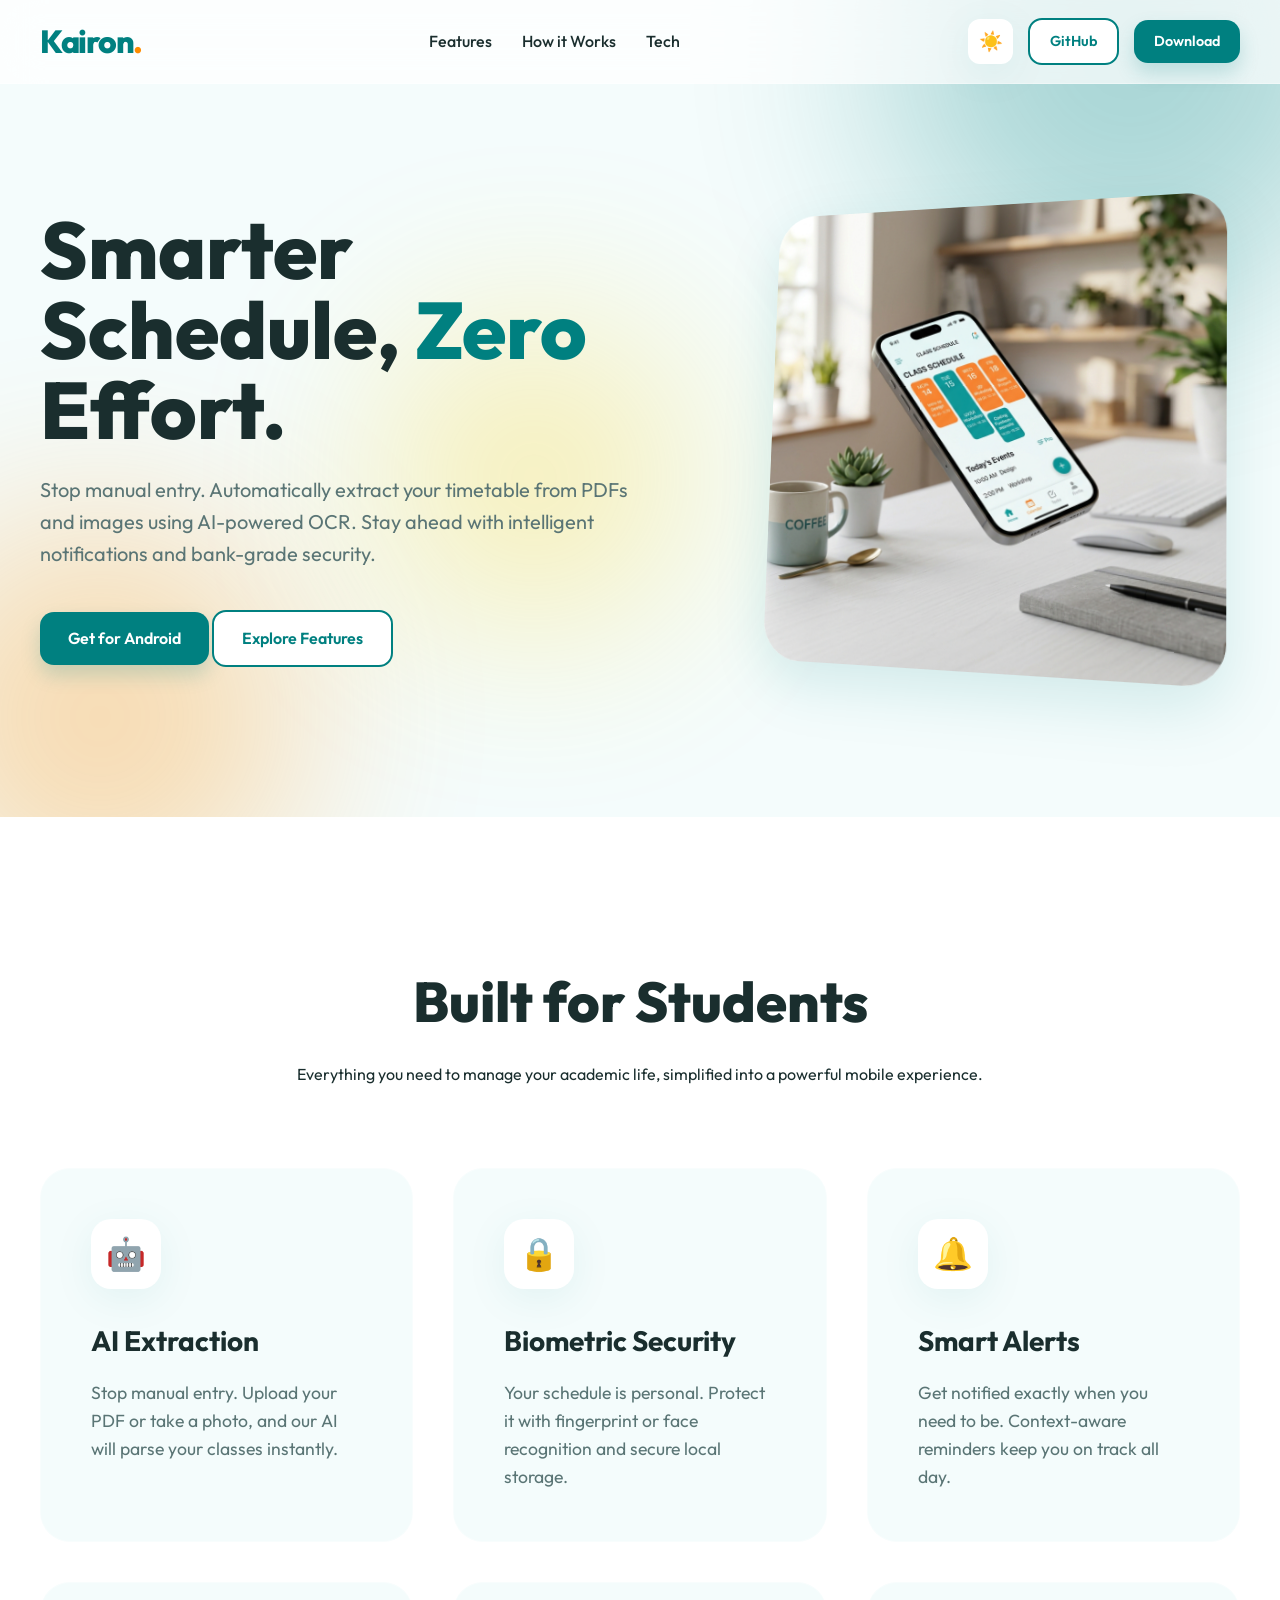
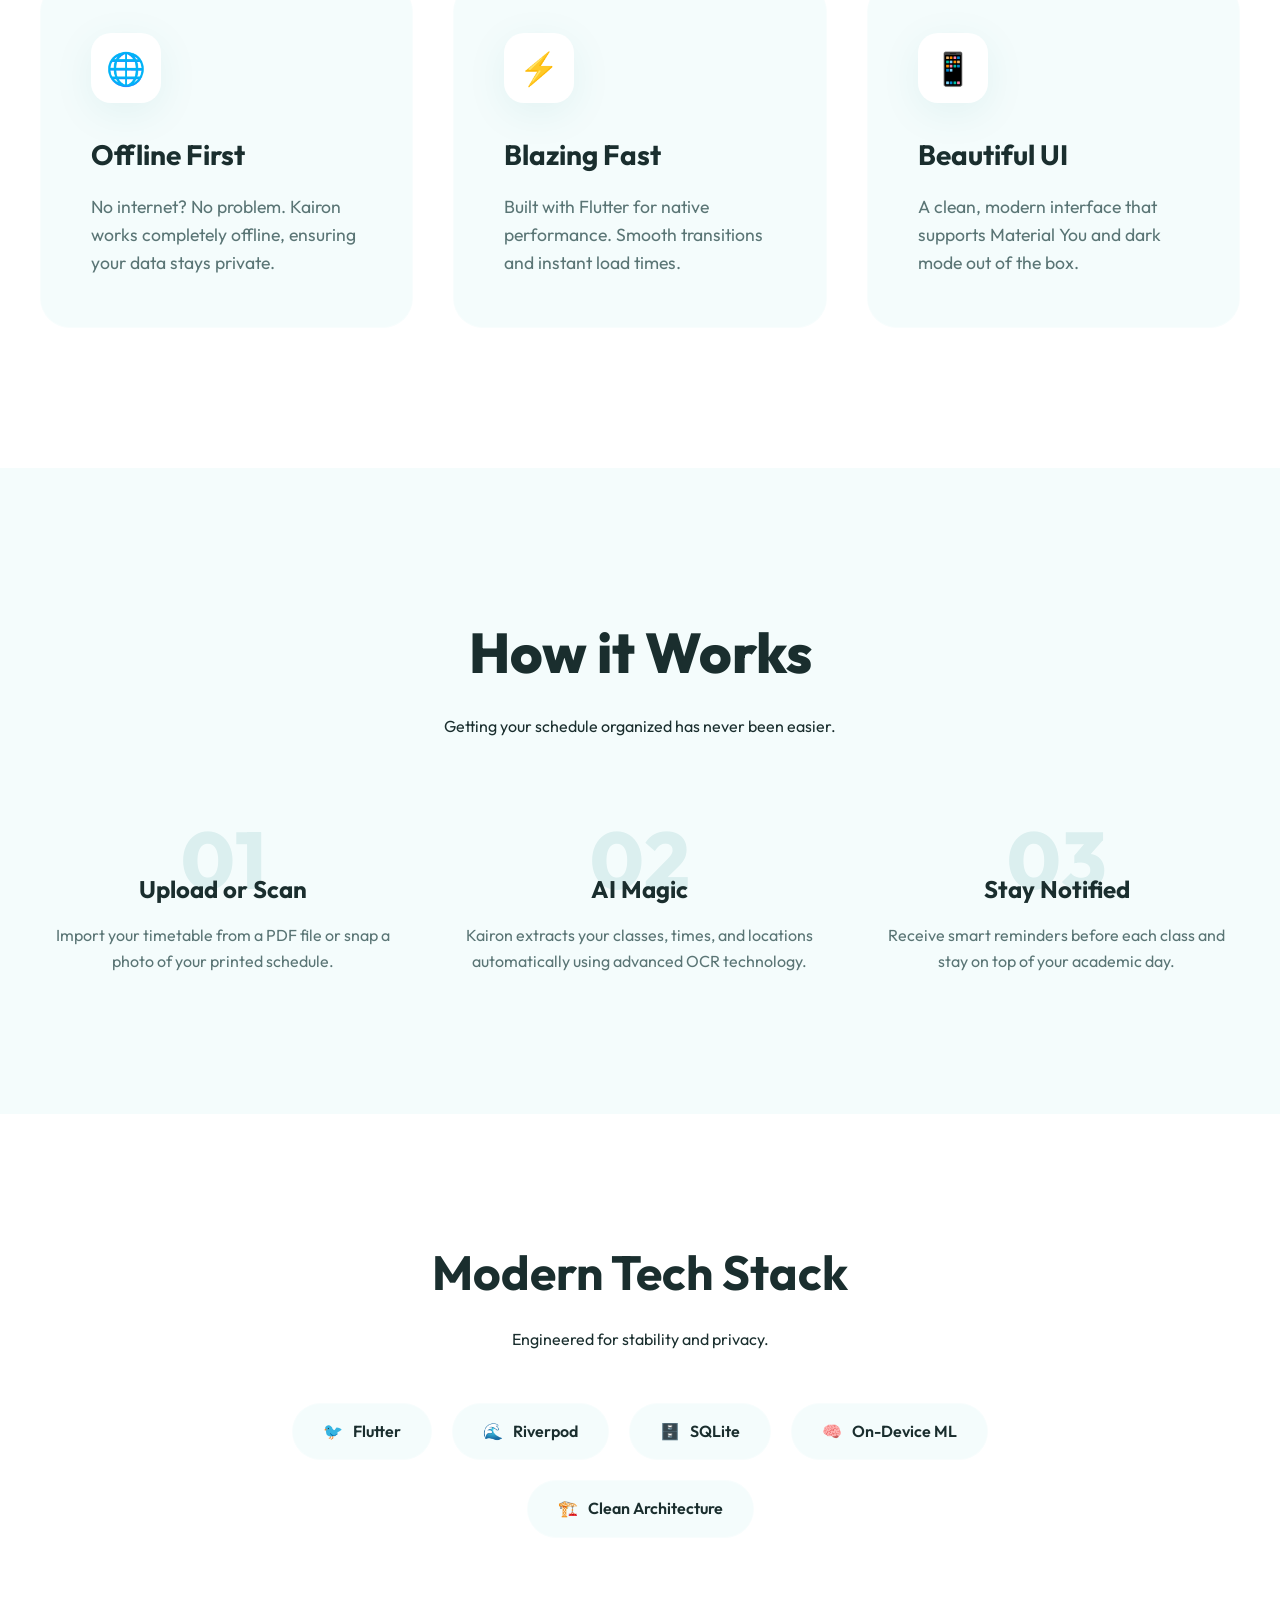
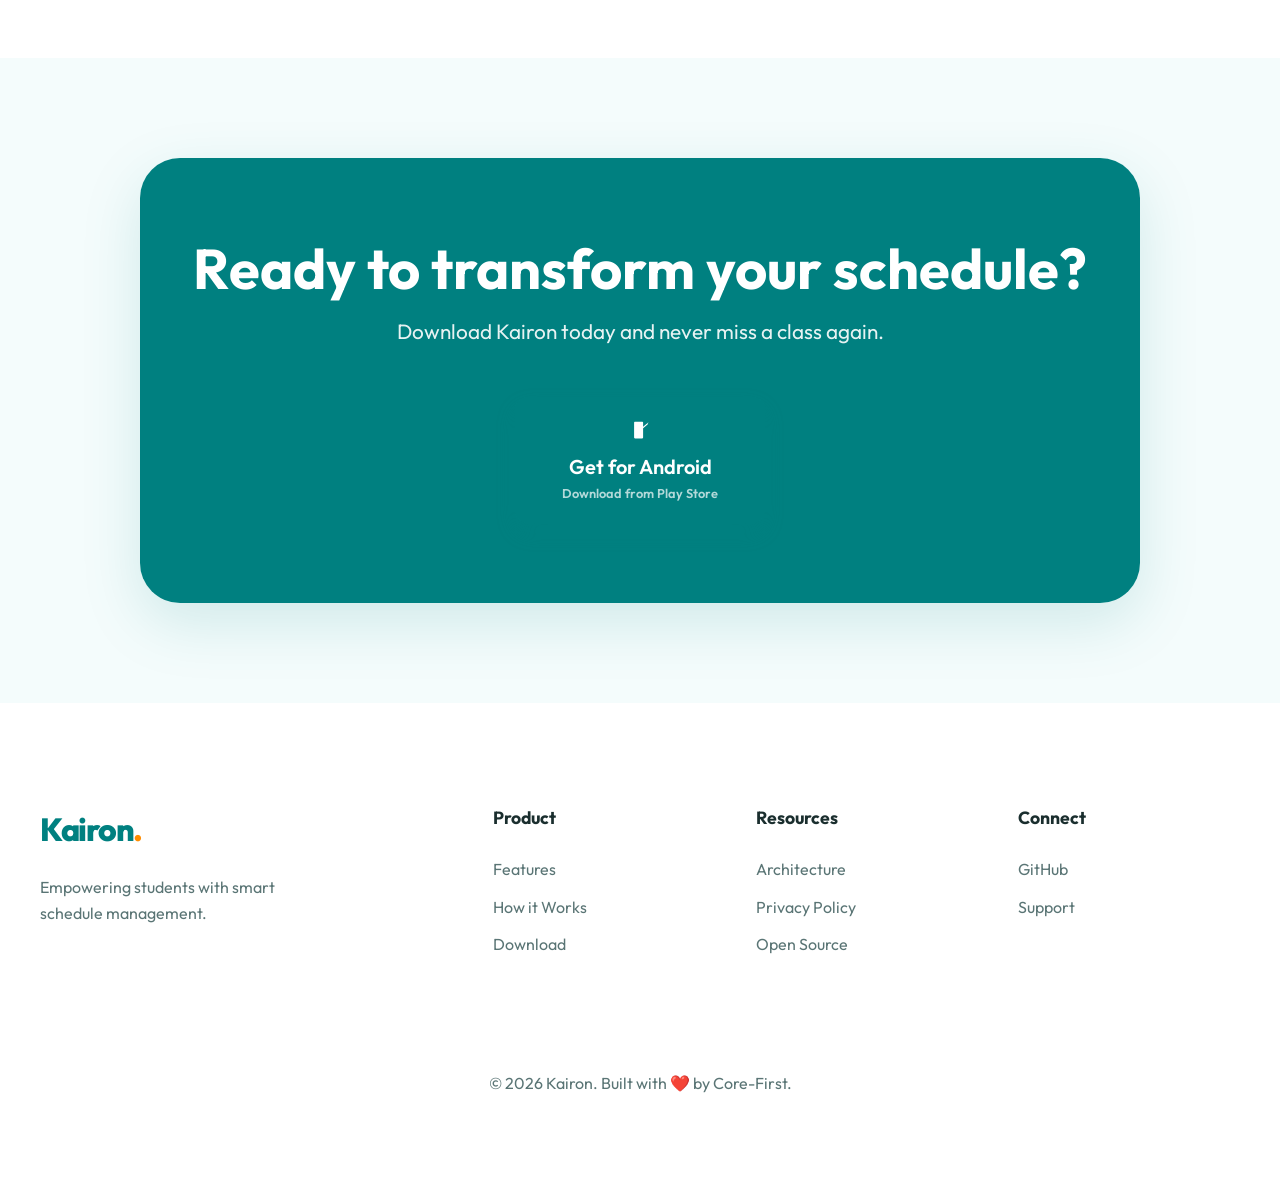
==== commit 80785963: "feat: remove university section and promotional content; add Play Store icon - Removed Universities " ====
--- a/index.html
+++ b/index.html
@@ -44,7 +44,6 @@
         <a href="#" class="logo">Kairon<span>.</span></a>
         <div class="nav-links">
           <a href="#features">Features</a>
-          <a href="#universities">Universities</a>
           <a href="#how-it-works">How it Works</a>
           <a href="architecture.html">Tech</a>
         </div>
@@ -76,7 +75,6 @@
         </div>
         <div class="hero-container">
           <div class="hero-content animate-in">
-            <span class="badge">Version 1.0 is here</span>
             <h1>Smarter Schedule, <span>Zero</span> Effort.</h1>
             <p>
               Stop manual entry. Automatically extract your timetable from PDFs
@@ -175,10 +173,10 @@
             <div class="step animate-in" style="animation-delay: 0.1s">
               <div class="step-number">02</div>
               <h3>AI Magic</h3>
-              <p>
-                Kairon extracts your classes, times, and locations automatically
-                using Google ML Kit.
-              </p>
+               <p>
+                 Kairon extracts your classes, times, and locations automatically
+                 using advanced OCR technology.
+               </p>
             </div>
             <div class="step animate-in" style="animation-delay: 0.2s">
               <div class="step-number">03</div>
@@ -192,61 +190,7 @@
         </div>
       </section>
 
-      <section class="universities-section" id="universities">
-        <div class="universities-container">
-          <div class="section-title animate-in">
-            <h2>Supported Universities</h2>
-            <p>
-              Our AI-powered OCR is trained to accurately parse timetables from
-              these universities, with more being added regularly.
-            </p>
-          </div>
-          <div class="universities-grid animate-in">
-            <div class="university-card">
-              <div class="university-logo-wrapper">
-                <img
-                  src="images/atc_logo.png"
-                  alt="ATC Logo"
-                  class="university-logo"
-                />
-              </div>
-              <h4>Arusha Technical College</h4>
-              <p class="university-acronym">ATC</p>
-            </div>
-            <!-- <div class="university-card">
-              <div class="university-logo-placeholder">
-                <span class="placeholder-icon">🎓</span>
-              </div>
-              <h4>
-                Nelson Mandela African Institute of Science and Technology
-              </h4>
-              <p class="university-acronym">NM-AIST</p>
-            </div> -->
-            <!-- <div class="university-card">
-              <div class="university-logo-placeholder">
-                <span class="placeholder-icon">🎓</span>
-              </div>
-              <h4>University of Dar es Salaam</h4>
-              <p class="university-acronym">UDSM</p>
-            </div>
-            <div class="university-card">
-              <div class="university-logo-placeholder">
-                <span class="placeholder-icon">🎓</span>
-              </div>
-              <h4>Ardhi University</h4>
-              <p class="university-acronym">ARU</p>
-            </div> -->
-          </div>
-          <div class="accuracy-note animate-in">
-            <p>
-              ✨ <strong>Note:</strong> Kairon's AI model is continuously
-              trained on new university formats. If your university is not
-              listed, you can still upload your timetable — the OCR engine will
-              attempt to parse it with high accuracy.
-            </p>
-          </div>
-        </div>
-      </section>
+
 
       <section class="tech-section">
         <div class="tech-container">
@@ -257,7 +201,7 @@
               <div class="tech-pill"><span>🐦</span> Flutter</div>
               <div class="tech-pill"><span>🌊</span> Riverpod</div>
               <div class="tech-pill"><span>🗄️</span> SQLite</div>
-              <div class="tech-pill"><span>🧠</span> ML Kit</div>
+              <div class="tech-pill"><span>🧠</span> On-Device ML</div>
               <div class="tech-pill"><span>🏗️</span> Clean Architecture</div>
             </div>
           </div>
@@ -273,6 +217,11 @@
               href="https://play.google.com/store/apps/details?id=com.corefist.kairon"
               class="btn btn-primary btn-large"
             >
+              <svg class="playstore-icon" viewBox="0 0 512 512" xmlns="http://www.w3.org/2000/svg" width="24" height="24">
+                <path fill="#FFFFFF" d="M440.65,128.35c-6.6-5.4-15.9-5.4-22.5,0l-96,79.2v230.6c0,10.8-8.7,19.5-19.5,19.5h-153
+                c-10.8,0-19.5-8.7-19.5-19.5v-319.5c0-10.8,8.7-19.5,19.5-19.5h153c10.8,0,19.5,8.7,19.5,19.5V240l96-79.2c8.3-6.8,8.3-18.8,0-25.6
+                L440.65,128.35z"/>
+              </svg>
               <span>Get for Android</span>
               <small>Download from Play Store</small>
             </a>
--- a/styles.css
+++ b/styles.css
@@ -765,3 +765,10 @@
   opacity: 0;
   animation: fadeInUp 1s cubic-bezier(0.2, 0.8, 0.2, 1) forwards;
 }
+
+.playstore-icon {
+  width: 24px;
+  height: 24px;
+  margin-bottom: 10px;
+  flex-shrink: 0;
+}
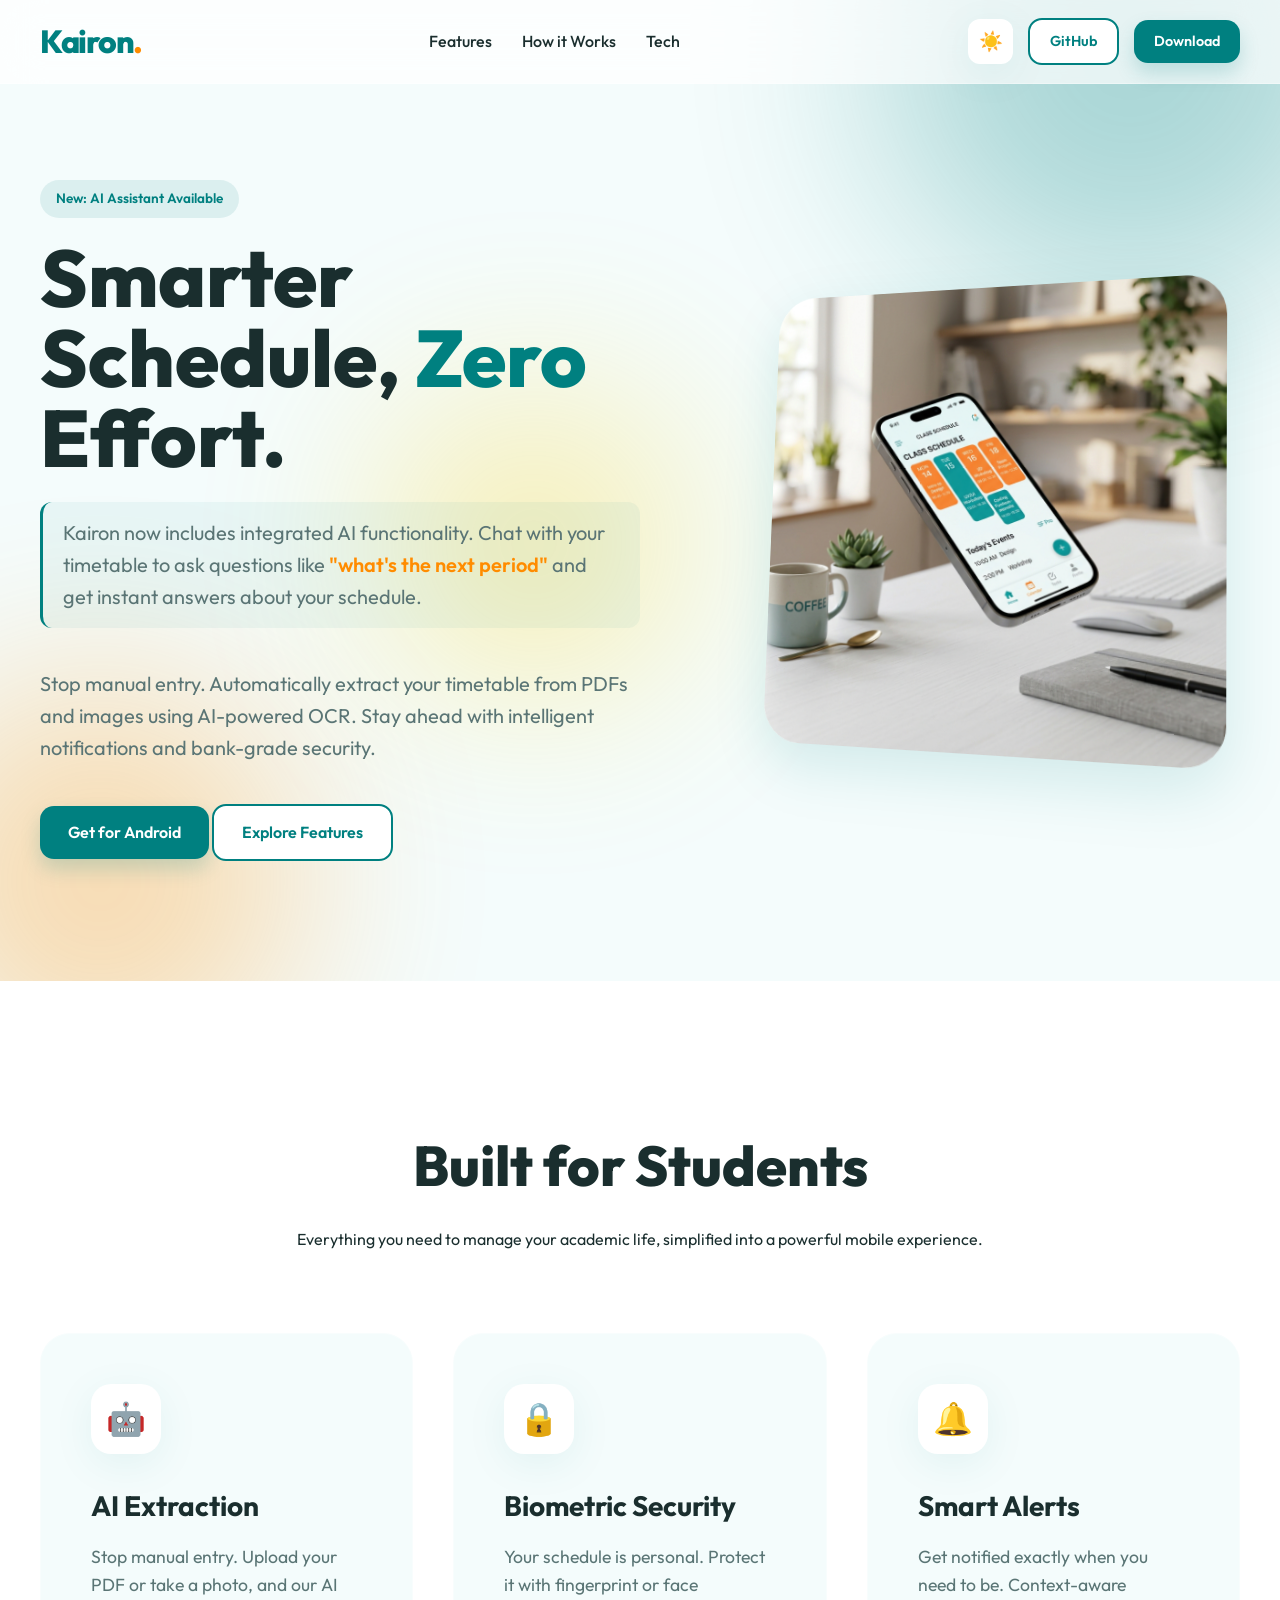
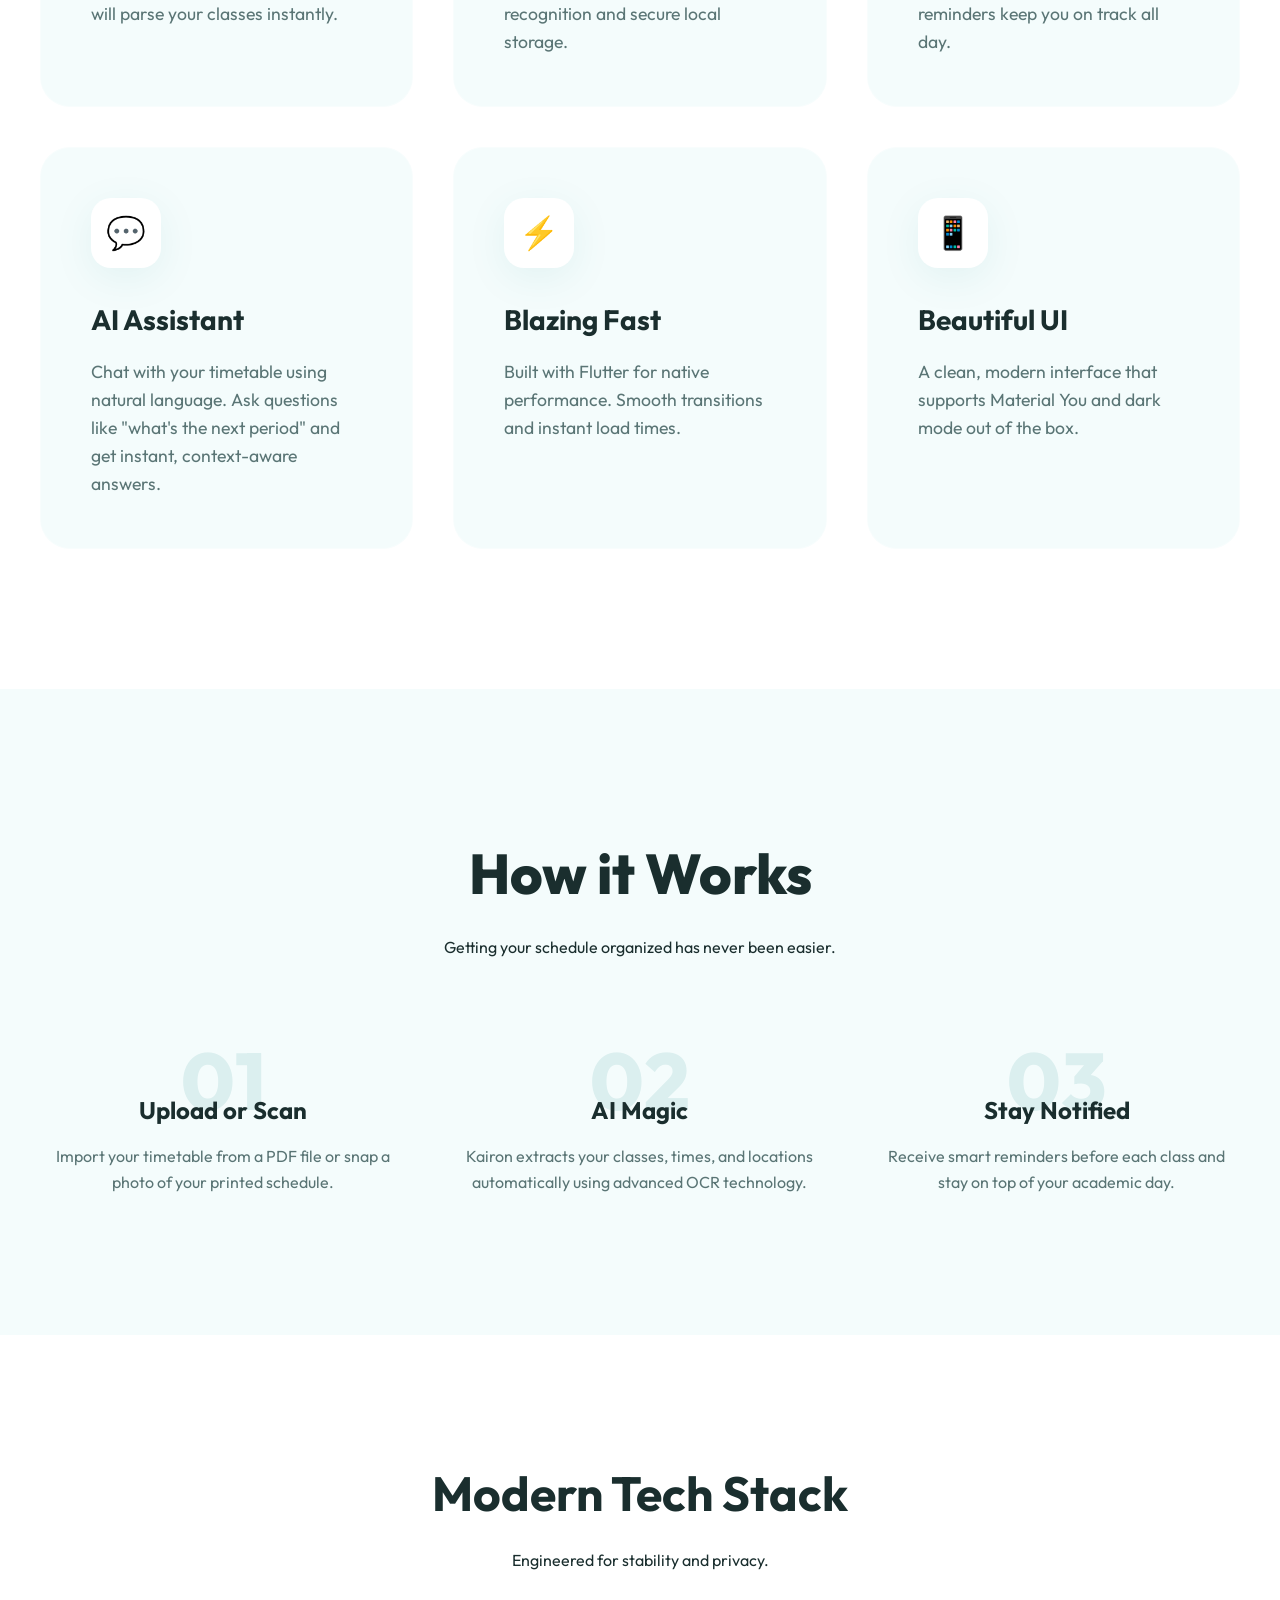
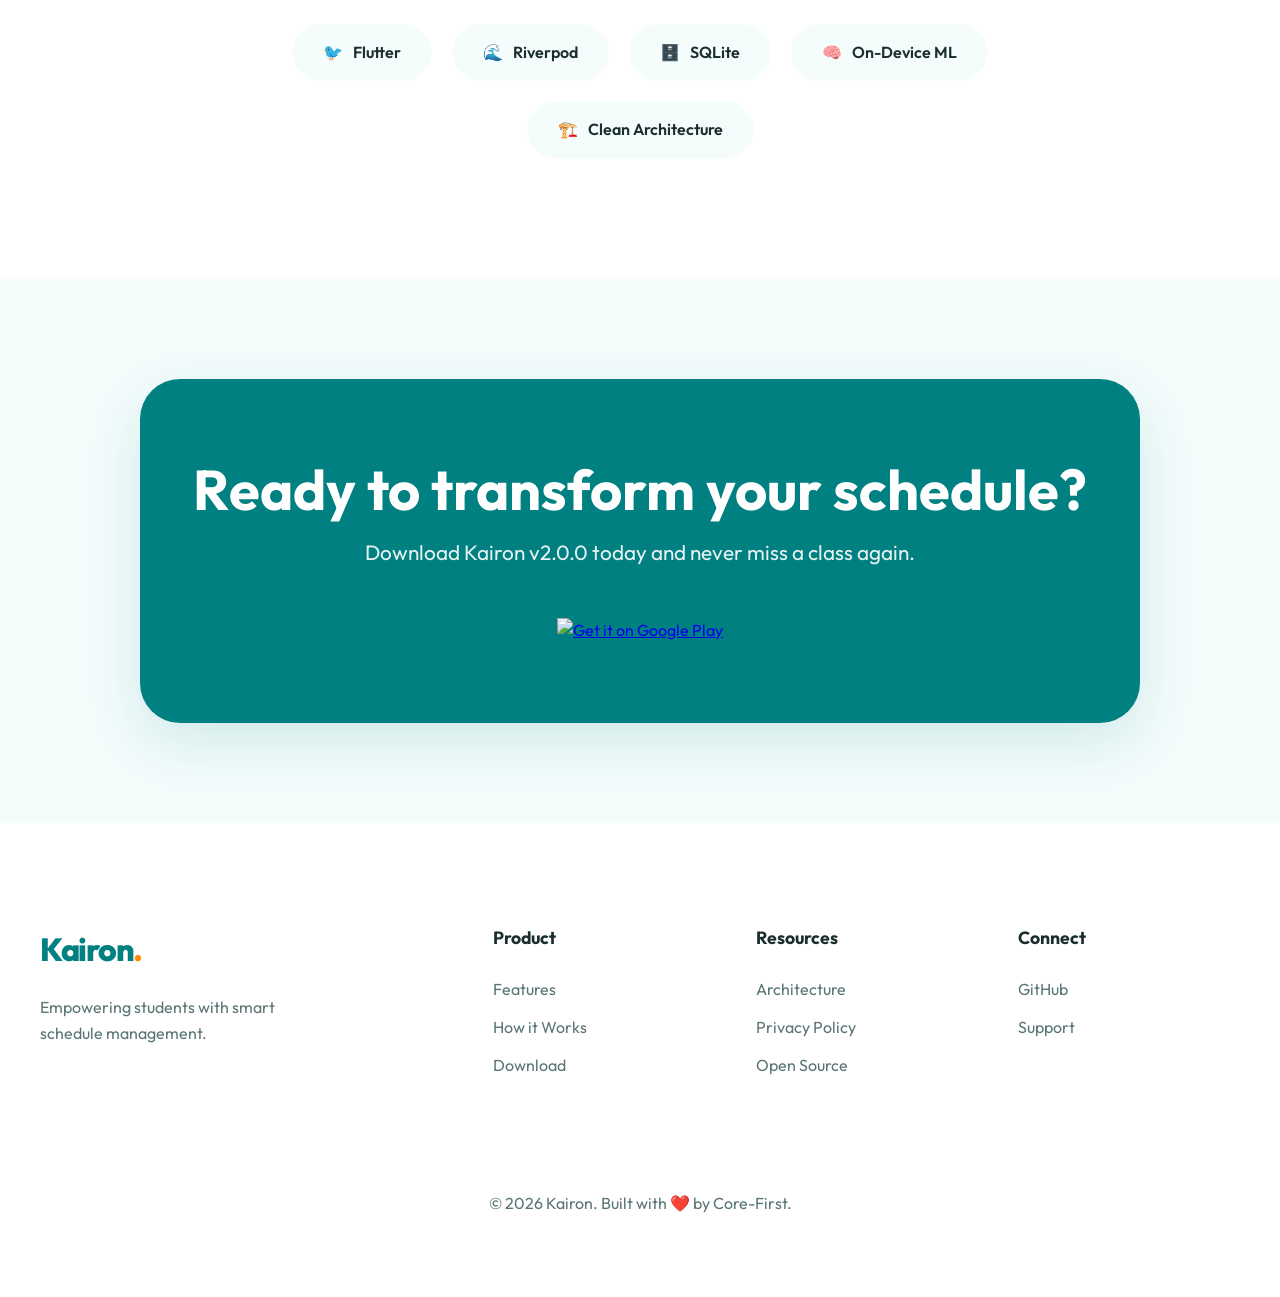
==== commit 25853e63: "feat: Add AI Assistant feature, update to v2.0.0, replace Play Store badge" ====
--- a/index.html
+++ b/index.html
@@ -1,270 +1,257 @@
 <!doctype html>
 <html lang="en">
-  <head>
-    <meta charset="UTF-8" />
-    <meta name="viewport" content="width=device-width, initial-scale=1.0" />
-    <title>Kairon | Smart Timetable Management</title>
-    <meta
-      name="description"
-      content="AI-powered timetable management for students. OCR extraction, smart notifications, and biometric security."
-    />
-
-    <!-- Open Graph / Facebook -->
-    <meta property="og:type" content="website" />
-    <meta property="og:url" content="https://core-first.github.io/kairon/" />
-    <meta property="og:title" content="Kairon | Smart Timetable Management" />
-    <meta
-      property="og:description"
-      content="Stop manual entry. Automatically extract your timetable from PDFs and images using AI-powered OCR."
-    />
-    <meta property="og:image" content="images/hero.png" />
-
-    <!-- Twitter -->
-    <meta property="twitter:card" content="summary_large_image" />
-    <meta
-      property="twitter:url"
-      content="https://core-first.github.io/kairon/"
-    />
-    <meta
-      property="twitter:title"
-      content="Kairon | Smart Timetable Management"
-    />
-    <meta
-      property="twitter:description"
-      content="Stop manual entry. Automatically extract your timetable from PDFs and images using AI-powered OCR."
-    />
-    <meta property="twitter:image" content="images/hero.png" />
-
-    <link rel="stylesheet" href="styles.css" />
-    <link rel="icon" href="images/kairon_icon_512.png" />
-  </head>
-  <body class="light-theme">
-    <nav>
-      <div class="nav-container">
+
+<head>
+  <meta charset="UTF-8" />
+  <meta name="viewport" content="width=device-width, initial-scale=1.0" />
+  <title>Kairon | Smart Timetable Management</title>
+  <meta name="description"
+    content="AI-powered timetable management for students. OCR extraction, smart notifications, and biometric security." />
+
+  <!-- Open Graph / Facebook -->
+  <meta property="og:type" content="website" />
+  <meta property="og:url" content="https://core-first.github.io/kairon/" />
+  <meta property="og:title" content="Kairon | Smart Timetable Management" />
+  <meta property="og:description"
+    content="Stop manual entry. Automatically extract your timetable from PDFs and images using AI-powered OCR." />
+  <meta property="og:image" content="images/hero.png" />
+
+  <!-- Twitter -->
+  <meta property="twitter:card" content="summary_large_image" />
+  <meta property="twitter:url" content="https://core-first.github.io/kairon/" />
+  <meta property="twitter:title" content="Kairon | Smart Timetable Management" />
+  <meta property="twitter:description"
+    content="Stop manual entry. Automatically extract your timetable from PDFs and images using AI-powered OCR." />
+  <meta property="twitter:image" content="images/hero.png" />
+
+  <link rel="stylesheet" href="styles.css" />
+  <link rel="icon" href="images/kairon_icon_512.png" />
+</head>
+
+<body class="light-theme">
+  <nav>
+    <div class="nav-container">
+      <a href="#" class="logo">Kairon<span>.</span></a>
+      <div class="nav-links">
+        <a href="#features">Features</a>
+        <a href="#how-it-works">How it Works</a>
+        <a href="architecture.html">Tech</a>
+      </div>
+      <div class="nav-actions">
+        <button id="theme-toggle" class="theme-btn" aria-label="Toggle dark mode">
+          <span class="sun">☀️</span>
+          <span class="moon">🌙</span>
+        </button>
+        <a href="https://github.com/Core-First/kairon" class="btn btn-secondary nav-btn">GitHub</a>
+        <a href="#download" class="btn btn-primary nav-btn">Download</a>
+      </div>
+    </div>
+  </nav>
+
+  <main>
+    <!-- Hero Section: Updated for v2.0.0 with AI Assistant announcement -->
+    <!-- The badge and ai-announcement paragraph highlight the new integrated AI functionality -->
+    <section class="hero">
+      <div class="hero-bg-shapes">
+        <div class="shape shape-1"></div>
+        <div class="shape shape-2"></div>
+        <div class="shape shape-3"></div>
+      </div>
+      <div class="hero-container">
+        <div class="hero-content animate-in">
+          <!-- AI Assistant Feature Highlight: Prominently displayed badge for the new v2.0.0 feature -->
+          <span class="badge">New: AI Assistant Available</span>
+          <h1>Smarter Schedule, <span>Zero</span> Effort.</h1>
+          <!-- AI Assistant use case example: Shows users how to interact with the feature -->
+          <p class="ai-announcement">
+            Kairon now includes integrated AI functionality. Chat with your timetable to ask questions like
+            <em>"what's the next period"</em> and get instant answers about your schedule.
+          </p>
+          <p>
+            Stop manual entry. Automatically extract your timetable from PDFs
+            and images using AI-powered OCR. Stay ahead with intelligent
+            notifications and bank-grade security.
+          </p>
+          <div class="cta-group">
+            <a href="#download" class="btn btn-primary">Get for Android</a>
+            <a href="#features" class="btn btn-secondary">Explore Features</a>
+          </div>
+        </div>
+        <div class="hero-image animate-in" style="animation-delay: 0.2s">
+          <div class="image-wrapper">
+            <img src="images/hero.png" alt="Kairon App Preview" />
+            <div class="image-overlay"></div>
+          </div>
+        </div>
+      </div>
+    </section>
+
+    <section class="features" id="features">
+      <div class="section-title animate-in">
+        <h2>Built for Students</h2>
+        <p>
+          Everything you need to manage your academic life, simplified into a
+          powerful mobile experience.
+        </p>
+      </div>
+      <div class="features-grid">
+        <div class="feature-card animate-in">
+          <div class="feature-icon">🤖</div>
+          <h3>AI Extraction</h3>
+          <p>
+            Stop manual entry. Upload your PDF or take a photo, and our AI
+            will parse your classes instantly.
+          </p>
+        </div>
+        <div class="feature-card animate-in" style="animation-delay: 0.1s">
+          <div class="feature-icon">🔒</div>
+          <h3>Biometric Security</h3>
+          <p>
+            Your schedule is personal. Protect it with fingerprint or face
+            recognition and secure local storage.
+          </p>
+        </div>
+        <div class="feature-card animate-in" style="animation-delay: 0.2s">
+          <div class="feature-icon">🔔</div>
+          <h3>Smart Alerts</h3>
+          <p>
+            Get notified exactly when you need to be. Context-aware reminders
+            keep you on track all day.
+          </p>
+        </div>
+        <!-- AI Assistant Feature: Replaced Offline First feature to highlight the new integrated AI functionality -->
+        <!-- This change reflects the v2.0.0 update where AI Assistant became a core feature -->
+        <div class="feature-card animate-in" style="animation-delay: 0.3s">
+          <div class="feature-icon">💬</div>
+          <h3>AI Assistant</h3>
+          <p>
+            Chat with your timetable using natural language. Ask questions like
+            "what's the next period" and get instant, context-aware answers.
+          </p>
+        </div>
+        <div class="feature-card animate-in" style="animation-delay: 0.4s">
+          <div class="feature-icon">⚡</div>
+          <h3>Blazing Fast</h3>
+          <p>
+            Built with Flutter for native performance. Smooth transitions and
+            instant load times.
+          </p>
+        </div>
+        <div class="feature-card animate-in" style="animation-delay: 0.5s">
+          <div class="feature-icon">📱</div>
+          <h3>Beautiful UI</h3>
+          <p>
+            A clean, modern interface that supports Material You and dark mode
+            out of the box.
+          </p>
+        </div>
+      </div>
+    </section>
+
+    <section class="how-it-works" id="how-it-works">
+      <div class="container">
+        <div class="section-title animate-in">
+          <h2>How it Works</h2>
+          <p>Getting your schedule organized has never been easier.</p>
+        </div>
+        <div class="steps-grid">
+          <div class="step animate-in">
+            <div class="step-number">01</div>
+            <h3>Upload or Scan</h3>
+            <p>
+              Import your timetable from a PDF file or snap a photo of your
+              printed schedule.
+            </p>
+          </div>
+          <div class="step animate-in" style="animation-delay: 0.1s">
+            <div class="step-number">02</div>
+            <h3>AI Magic</h3>
+            <p>
+              Kairon extracts your classes, times, and locations automatically
+              using advanced OCR technology.
+            </p>
+          </div>
+          <div class="step animate-in" style="animation-delay: 0.2s">
+            <div class="step-number">03</div>
+            <h3>Stay Notified</h3>
+            <p>
+              Receive smart reminders before each class and stay on top of
+              your academic day.
+            </p>
+          </div>
+        </div>
+      </div>
+    </section>
+
+
+
+    <section class="tech-section">
+      <div class="tech-container">
+        <div class="tech-content animate-in">
+          <h2>Modern Tech Stack</h2>
+          <p>Engineered for stability and privacy.</p>
+          <div class="tech-grid">
+            <div class="tech-pill"><span>🐦</span> Flutter</div>
+            <div class="tech-pill"><span>🌊</span> Riverpod</div>
+            <div class="tech-pill"><span>🗄️</span> SQLite</div>
+            <div class="tech-pill"><span>🧠</span> On-Device ML</div>
+            <div class="tech-pill"><span>🏗️</span> Clean Architecture</div>
+          </div>
+        </div>
+      </div>
+    </section>
+
+    <!-- Download Section: Updated for v2.0.0 with official Google Play Store badge -->
+    <!-- Replaced custom button with official Play Store badge for better brand recognition -->
+    <section class="download-section" id="download">
+      <div class="download-container animate-in">
+        <h2>Ready to transform your schedule?</h2>
+        <!-- Version 2.0.0 reference: Updated to reflect the new AI Assistant feature release -->
+        <p>Download Kairon v2.0.0 today and never miss a class again.</p>
+        <div class="download-buttons">
+          <!-- Official Google Play Store badge: Direct link to app's Play Store listing -->
+          <a href="https://play.google.com/store/apps/details?id=com.corefist.kairon" class="playstore-badge"
+            target="_blank" rel="noopener noreferrer">
+            <img src="https://play.google.com/intl/en_us/badges/static/images/badges/en_badge_web_generic.png"
+              alt="Get it on Google Play" />
+          </a>
+        </div>
+      </div>
+    </section>
+  </main>
+
+  <footer>
+    <div class="footer-content">
+      <div class="footer-brand">
         <a href="#" class="logo">Kairon<span>.</span></a>
-        <div class="nav-links">
+        <p>Empowering students with smart schedule management.</p>
+      </div>
+      <div class="footer-nav">
+        <div class="footer-col">
+          <h4>Product</h4>
           <a href="#features">Features</a>
           <a href="#how-it-works">How it Works</a>
-          <a href="architecture.html">Tech</a>
-        </div>
-        <div class="nav-actions">
-          <button
-            id="theme-toggle"
-            class="theme-btn"
-            aria-label="Toggle dark mode"
-          >
-            <span class="sun">☀️</span>
-            <span class="moon">🌙</span>
-          </button>
-          <a
-            href="https://github.com/Core-First/kairon"
-            class="btn btn-secondary nav-btn"
-            >GitHub</a
-          >
-          <a href="#download" class="btn btn-primary nav-btn">Download</a>
-        </div>
-      </div>
-    </nav>
-
-    <main>
-      <section class="hero">
-        <div class="hero-bg-shapes">
-          <div class="shape shape-1"></div>
-          <div class="shape shape-2"></div>
-          <div class="shape shape-3"></div>
-        </div>
-        <div class="hero-container">
-          <div class="hero-content animate-in">
-            <h1>Smarter Schedule, <span>Zero</span> Effort.</h1>
-            <p>
-              Stop manual entry. Automatically extract your timetable from PDFs
-              and images using AI-powered OCR. Stay ahead with intelligent
-              notifications and bank-grade security.
-            </p>
-            <div class="cta-group">
-              <a href="#download" class="btn btn-primary">Get for Android</a>
-              <a href="#features" class="btn btn-secondary">Explore Features</a>
-            </div>
-          </div>
-          <div class="hero-image animate-in" style="animation-delay: 0.2s">
-            <div class="image-wrapper">
-              <img src="images/hero.png" alt="Kairon App Preview" />
-              <div class="image-overlay"></div>
-            </div>
-          </div>
-        </div>
-      </section>
-
-      <section class="features" id="features">
-        <div class="section-title animate-in">
-          <h2>Built for Students</h2>
-          <p>
-            Everything you need to manage your academic life, simplified into a
-            powerful mobile experience.
-          </p>
-        </div>
-        <div class="features-grid">
-          <div class="feature-card animate-in">
-            <div class="feature-icon">🤖</div>
-            <h3>AI Extraction</h3>
-            <p>
-              Stop manual entry. Upload your PDF or take a photo, and our AI
-              will parse your classes instantly.
-            </p>
-          </div>
-          <div class="feature-card animate-in" style="animation-delay: 0.1s">
-            <div class="feature-icon">🔒</div>
-            <h3>Biometric Security</h3>
-            <p>
-              Your schedule is personal. Protect it with fingerprint or face
-              recognition and secure local storage.
-            </p>
-          </div>
-          <div class="feature-card animate-in" style="animation-delay: 0.2s">
-            <div class="feature-icon">🔔</div>
-            <h3>Smart Alerts</h3>
-            <p>
-              Get notified exactly when you need to be. Context-aware reminders
-              keep you on track all day.
-            </p>
-          </div>
-          <div class="feature-card animate-in" style="animation-delay: 0.3s">
-            <div class="feature-icon">🌐</div>
-            <h3>Offline First</h3>
-            <p>
-              No internet? No problem. Kairon works completely offline, ensuring
-              your data stays private.
-            </p>
-          </div>
-          <div class="feature-card animate-in" style="animation-delay: 0.4s">
-            <div class="feature-icon">⚡</div>
-            <h3>Blazing Fast</h3>
-            <p>
-              Built with Flutter for native performance. Smooth transitions and
-              instant load times.
-            </p>
-          </div>
-          <div class="feature-card animate-in" style="animation-delay: 0.5s">
-            <div class="feature-icon">📱</div>
-            <h3>Beautiful UI</h3>
-            <p>
-              A clean, modern interface that supports Material You and dark mode
-              out of the box.
-            </p>
-          </div>
-        </div>
-      </section>
-
-      <section class="how-it-works" id="how-it-works">
-        <div class="container">
-          <div class="section-title animate-in">
-            <h2>How it Works</h2>
-            <p>Getting your schedule organized has never been easier.</p>
-          </div>
-          <div class="steps-grid">
-            <div class="step animate-in">
-              <div class="step-number">01</div>
-              <h3>Upload or Scan</h3>
-              <p>
-                Import your timetable from a PDF file or snap a photo of your
-                printed schedule.
-              </p>
-            </div>
-            <div class="step animate-in" style="animation-delay: 0.1s">
-              <div class="step-number">02</div>
-              <h3>AI Magic</h3>
-               <p>
-                 Kairon extracts your classes, times, and locations automatically
-                 using advanced OCR technology.
-               </p>
-            </div>
-            <div class="step animate-in" style="animation-delay: 0.2s">
-              <div class="step-number">03</div>
-              <h3>Stay Notified</h3>
-              <p>
-                Receive smart reminders before each class and stay on top of
-                your academic day.
-              </p>
-            </div>
-          </div>
-        </div>
-      </section>
-
-
-
-      <section class="tech-section">
-        <div class="tech-container">
-          <div class="tech-content animate-in">
-            <h2>Modern Tech Stack</h2>
-            <p>Engineered for stability and privacy.</p>
-            <div class="tech-grid">
-              <div class="tech-pill"><span>🐦</span> Flutter</div>
-              <div class="tech-pill"><span>🌊</span> Riverpod</div>
-              <div class="tech-pill"><span>🗄️</span> SQLite</div>
-              <div class="tech-pill"><span>🧠</span> On-Device ML</div>
-              <div class="tech-pill"><span>🏗️</span> Clean Architecture</div>
-            </div>
-          </div>
-        </div>
-      </section>
-
-      <section class="download-section" id="download">
-        <div class="download-container animate-in">
-          <h2>Ready to transform your schedule?</h2>
-          <p>Download Kairon today and never miss a class again.</p>
-          <div class="download-buttons">
-            <a
-              href="https://play.google.com/store/apps/details?id=com.corefist.kairon"
-              class="btn btn-primary btn-large"
-            >
-              <svg class="playstore-icon" viewBox="0 0 512 512" xmlns="http://www.w3.org/2000/svg" width="24" height="24">
-                <path fill="#FFFFFF" d="M440.65,128.35c-6.6-5.4-15.9-5.4-22.5,0l-96,79.2v230.6c0,10.8-8.7,19.5-19.5,19.5h-153
-                c-10.8,0-19.5-8.7-19.5-19.5v-319.5c0-10.8,8.7-19.5,19.5-19.5h153c10.8,0,19.5,8.7,19.5,19.5V240l96-79.2c8.3-6.8,8.3-18.8,0-25.6
-                L440.65,128.35z"/>
-              </svg>
-              <span>Get for Android</span>
-              <small>Download from Play Store</small>
-            </a>
-            <!-- <a href="https://github.com/Core-First/kairon" class="btn btn-secondary btn-large">
-                        <span>View Source Code</span>
-                        <small>On GitHub</small>
-                    </a> -->
-          </div>
-        </div>
-      </section>
-    </main>
-
-    <footer>
-      <div class="footer-content">
-        <div class="footer-brand">
-          <a href="#" class="logo">Kairon<span>.</span></a>
-          <p>Empowering students with smart schedule management.</p>
-        </div>
-        <div class="footer-nav">
-          <div class="footer-col">
-            <h4>Product</h4>
-            <a href="#features">Features</a>
-            <a href="#how-it-works">How it Works</a>
-            <a href="#download">Download</a>
-          </div>
-          <div class="footer-col">
-            <h4>Resources</h4>
-            <a href="architecture.html">Architecture</a>
-            <a href="privacy_policy.html">Privacy Policy</a>
-            <a href="https://github.com/Core-First/kairon">Open Source</a>
-          </div>
-          <div class="footer-col">
-            <h4>Connect</h4>
-            <a href="https://github.com/Core-First">GitHub</a>
-            <a href="mailto:ronaldgosso@gmail.com">Support</a>
-          </div>
-        </div>
-      </div>
-      <div class="footer-bottom">
-        <p>&copy; 2026 Kairon. Built with ❤️ by Core-First.</p>
-      </div>
-    </footer>
-
-    <script src="script.js"></script>
-  </body>
-</html>
+          <a href="#download">Download</a>
+        </div>
+        <div class="footer-col">
+          <h4>Resources</h4>
+          <a href="architecture.html">Architecture</a>
+          <a href="privacy_policy.html">Privacy Policy</a>
+          <a href="https://github.com/Core-First/kairon">Open Source</a>
+        </div>
+        <div class="footer-col">
+          <h4>Connect</h4>
+          <a href="https://github.com/Core-First">GitHub</a>
+          <a href="mailto:ronaldgosso@gmail.com">Support</a>
+        </div>
+      </div>
+    </div>
+    <div class="footer-bottom">
+      <p>&copy; 2026 Kairon. Built with ❤️ by Core-First.</p>
+    </div>
+  </footer>
+
+  <script src="script.js"></script>
+</body>
+
+</html>
--- a/styles.css
+++ b/styles.css
@@ -281,6 +281,27 @@
   max-width: 600px;
 }
 
+/* AI Assistant Announcement Styles - v2.0.0 Update */
+/* This styling creates a prominent callout for the new AI Assistant feature */
+/* The teal accent border and background align with the site's primary color scheme */
+.ai-announcement {
+  font-size: 1.1rem;
+  color: var(--primary);
+  margin-bottom: 1.5rem;
+  max-width: 600px;
+  background: rgba(0, 128, 128, 0.05);
+  padding: 15px 20px;
+  border-radius: 12px;
+  border-left: 3px solid var(--primary);
+}
+
+/* Emphasized text within AI announcement uses secondary color for visual hierarchy */
+.ai-announcement em {
+  color: var(--secondary);
+  font-style: normal;
+  font-weight: 600;
+}
+
 .hero-image {
   position: relative;
 }
@@ -617,6 +638,23 @@
   opacity: 0.7;
 }
 
+/* Play Store Badge Styles - v2.0.0 Update */
+/* Replaced custom button with official Google Play Store badge for better brand recognition */
+/* The hover effect matches the site's existing button interaction patterns */
+.playstore-badge {
+  display: inline-block;
+  transition: var(--transition);
+}
+
+.playstore-badge:hover {
+  transform: translateY(-3px);
+}
+
+.playstore-badge img {
+  height: 60px;
+  width: auto;
+}
+
 /* Footer */
 footer {
   padding: 100px 0 40px;
@@ -755,6 +793,7 @@
     opacity: 0;
     transform: translateY(40px);
   }
+
   to {
     opacity: 1;
     transform: translateY(0);
@@ -771,4 +810,4 @@
   height: 24px;
   margin-bottom: 10px;
   flex-shrink: 0;
-}
+}
